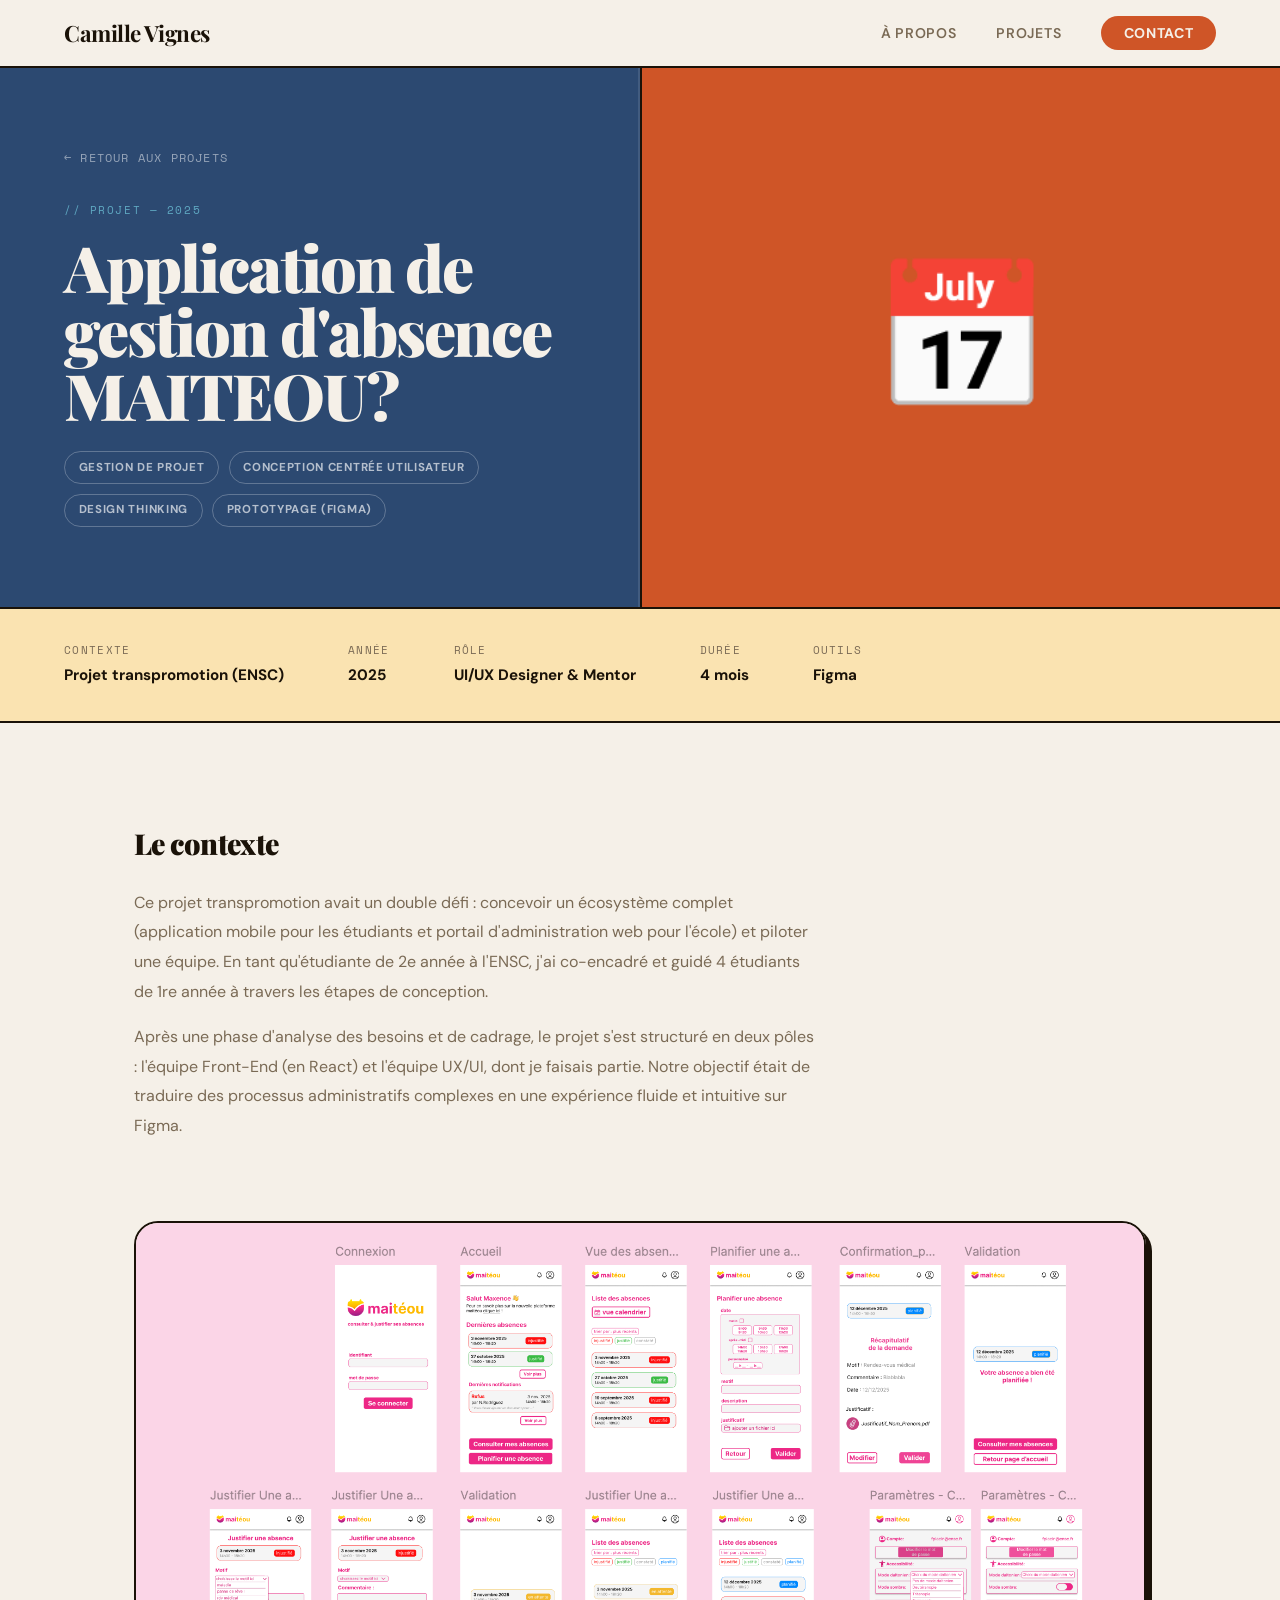
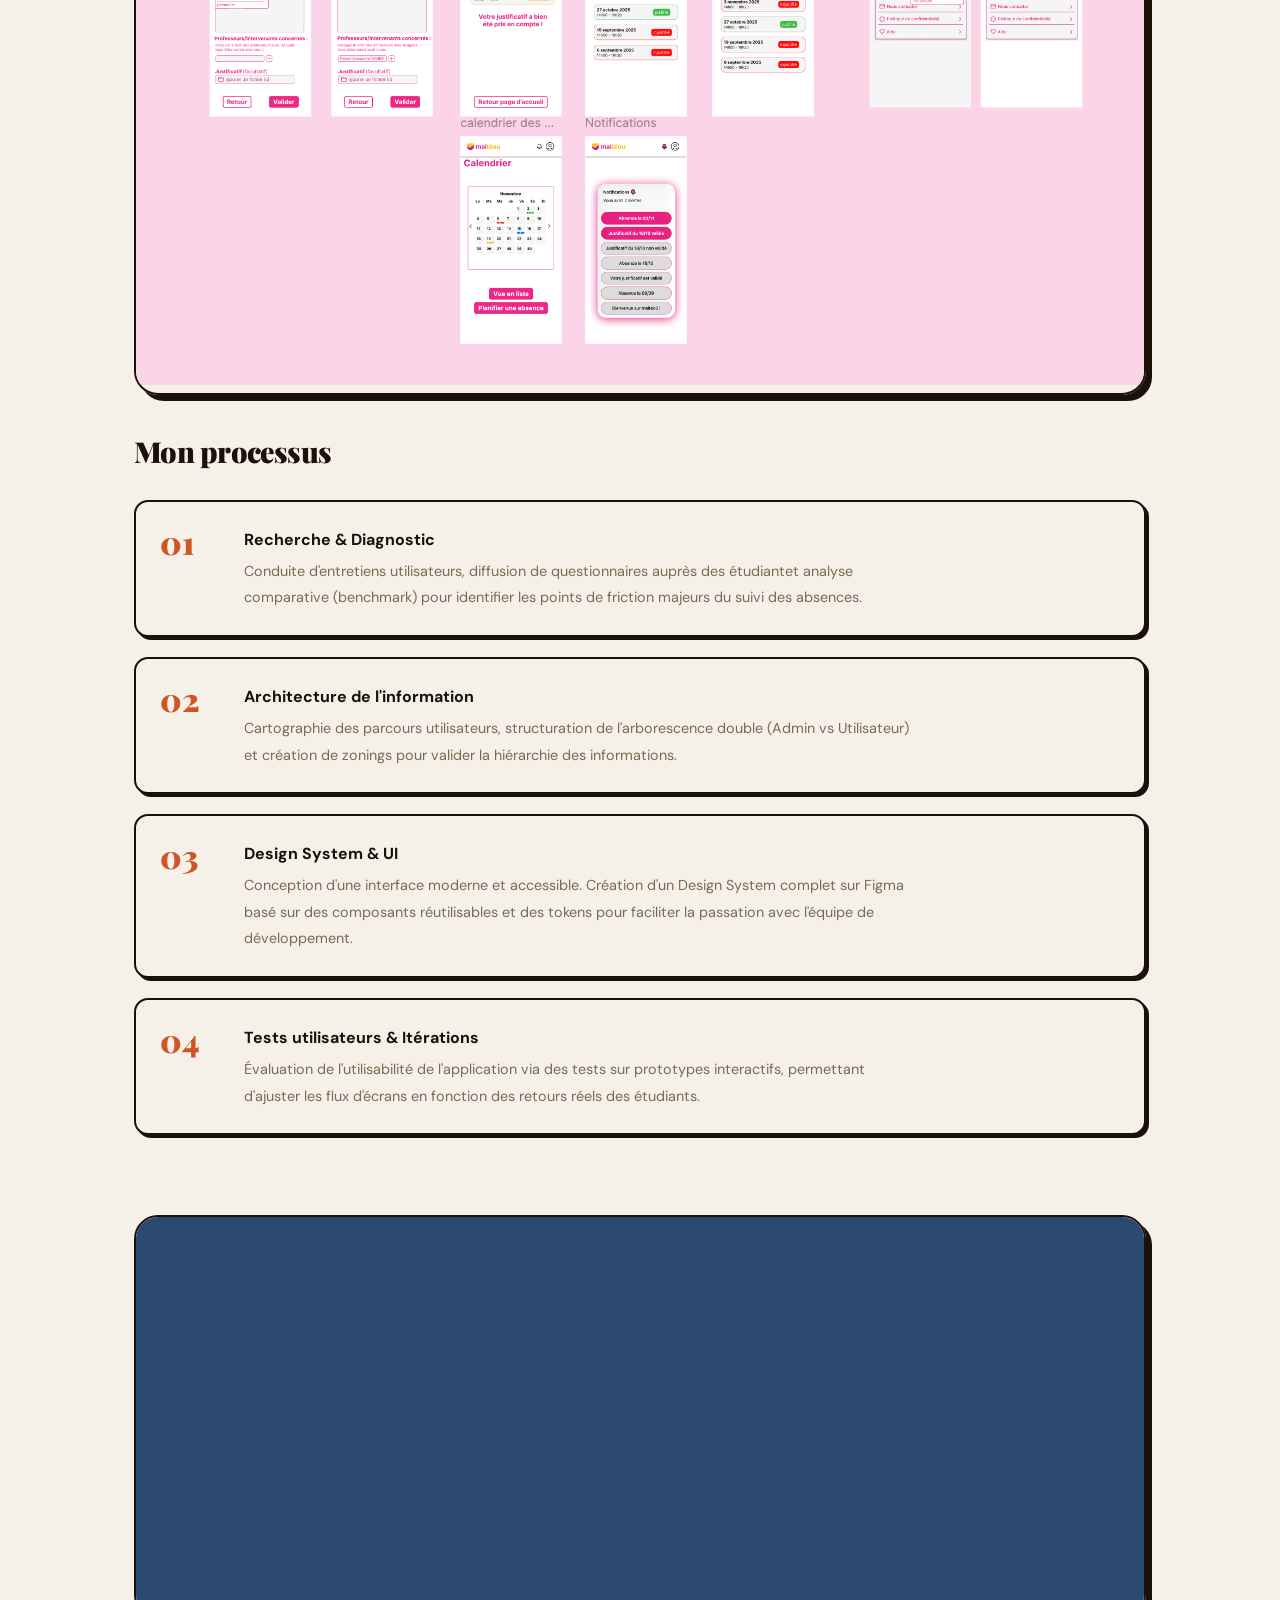
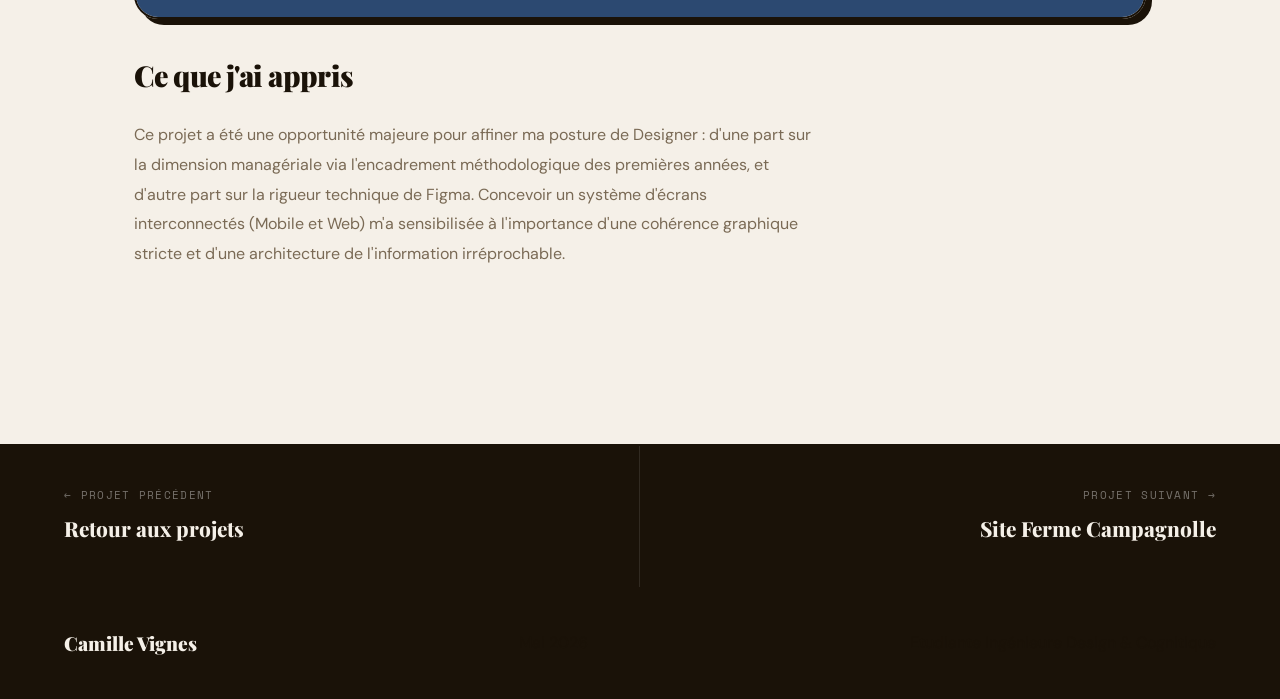
==== Pages/projet1.html @ d68eb833 "erratum video" ====
<!DOCTYPE html>
<html lang="fr">
<head>
  <meta charset="UTF-8" />
  <meta name="viewport" content="width=device-width, initial-scale=1.0" />
  <title>Projet 1</title>
  <link rel="icon" type="image/png" href="../favicon.png" />
  <link rel="preconnect" href="https://fonts.googleapis.com" />
  <link rel="preconnect" href="https://fonts.gstatic.com" crossorigin />
  <link href="https://fonts.googleapis.com/css2?family=Playfair+Display:ital,wght@0,700;0,900;1,700&family=DM+Sans:wght@400;500;600;700&family=Space+Mono&display=swap" rel="stylesheet" />
  <link rel="stylesheet" href="../Style/style.css" />
  <link rel="stylesheet" href="../Style/stylePage.css" />
</head>
<body>

  <!-- ─── NAV ─── -->
  <nav>
    <a href="../index.html" class="nav-logo">Camille Vignes</a>
    <ul class="nav-links">
      <li><a href="../index.html#about">À propos</a></li>
      <li><a href="../index.html#projets">Projets</a></li>
      <li><a href="../index.html#contact" class="nav-cta">Contact</a></li>
    </ul>
  </nav>

  <!-- ─── HERO PROJET ─── -->
  <section class="proj-hero">
    <div class="proj-hero-left">
      <a href="../index.html#projets" class="proj-back">← Retour aux projets</a>
      <p class="proj-hero-tag">// Projet — 2025</p>
      <h1 class="proj-hero-title">Application de gestion d'absence <br> MAITEOU?</h1>
      <div class="proj-hero-tags">
        <span class="proj-hero-tag-item">Gestion de projet</span>
        <span class="proj-hero-tag-item">Conception centrée utilisateur</span>
        <span class="proj-hero-tag-item">Design thinking</span>
        <span class="proj-hero-tag-item">Prototypage (Figma)</span>
      </div>
    </div>
    <div class="proj-hero-right">📅</div>
  </section>

  <!-- ─── META BAR ─── -->
  <div class="proj-meta-bar">
    <div class="proj-meta-item">
      <span class="proj-meta-label">Contexte</span>
      <span class="proj-meta-value">Projet transpromotion (ENSC)</span>
    </div>
    <div class="proj-meta-item">
      <span class="proj-meta-label">Année</span>
      <span class="proj-meta-value">2025</span>
    </div>
    <div class="proj-meta-item">
      <span class="proj-meta-label">Rôle</span>
      <span class="proj-meta-value">UI/UX Designer & Mentor</span>
    </div>
    <div class="proj-meta-item">
      <span class="proj-meta-label">Durée</span>
      <span class="proj-meta-value">4 mois</span>
    </div>
    <div class="proj-meta-item">
      <span class="proj-meta-label">Outils</span>
      <span class="proj-meta-value">Figma</span>
    </div>
  </div>

  <!-- ─── CONTENU ─── -->
  <div class="proj-content">

    <!-- Contexte -->
    <div class="proj-section">
      <h2 class="proj-section-title">Le contexte</h2>
      <p>Ce projet transpromotion avait un double défi : concevoir un écosystème complet (application mobile pour les étudiants et portail d'administration web pour l'école) et piloter une équipe. En tant qu'étudiante de 2e année à l'ENSC, j'ai co-encadré et guidé 4 étudiants de 1re année à travers les étapes de conception.</p>
      <p>Après une phase d'analyse des besoins et de cadrage, le projet s'est structuré en deux pôles : l'équipe Front-End (en React) et l'équipe UX/UI, dont je faisais partie. Notre objectif était de traduire des processus administratifs complexes en une expérience fluide et intuitive sur Figma.</p>
    </div>

    <!-- Image principale -->
    <div class="proj-image-block">
        <img src="../Archive/maiteou.png " alt="figma maiteou" style="width:100%; height:100%; object-fit:cover;"/>
    </div>

    <!-- Process -->
    <div class="proj-section">
      <h2 class="proj-section-title">Mon processus</h2>
      <div class="proj-steps">
        <div class="proj-step">
          <div class="proj-step-num">01</div>
          <div>
            <div class="proj-step-title">Recherche & Diagnostic</div>
            <p>Conduite d'entretiens utilisateurs, diffusion de questionnaires auprès des étudiantet analyse comparative (benchmark) pour identifier les points de friction majeurs du suivi des absences. </p>
          </div>
        </div>
        <div class="proj-step">
          <div class="proj-step-num">02</div>
          <div>
            <div class="proj-step-title">Architecture de l'information</div>
            <p>Cartographie des parcours utilisateurs, structuration de l'arborescence double (Admin vs Utilisateur) et création de zonings pour valider la hiérarchie des informations.</p>
          </div>
        </div>
        <div class="proj-step">
          <div class="proj-step-num">03</div>
          <div>
            <div class="proj-step-title">Design System & UI</div>
            <p>Conception d'une interface moderne et accessible. Création d'un Design System complet sur Figma basé sur des composants réutilisables et des tokens pour faciliter la passation avec l'équipe de développement.</p>
          </div>
        </div>
        <div class="proj-step">
          <div class="proj-step-num">04</div>
          <div>
            <div class="proj-step-title">Tests utilisateurs & Itérations</div>
            <p>Évaluation de l'utilisabilité de l'application via des tests sur prototypes interactifs, permettant d'ajuster les flux d'écrans en fonction des retours réels des étudiants.</p>
          </div>
        </div>
      </div>
    </div>

    <!-- vidéo -->
    <div class="proj-image-block">
        <div class="proj-image-placeholder">
          <iframe 
            width="560" 
            height="315" 
            src="https://www.youtube.com/embed/qLrWXTyAShs"
            title="restostack cliente"
            frameborder="0"
            allow="accelerometer; autoplay; clipboard-write; encrypted-media; gyroscope; picture-in-picture"
            allowfullscreen>
          </iframe>
        </div>
    </div>

    <!-- Apprentissages -->
    <div class="proj-section">
      <h2 class="proj-section-title">Ce que j'ai appris</h2>
      <p>Ce projet a été une opportunité majeure pour affiner ma posture de Designer : d'une part sur la dimension managériale via l'encadrement méthodologique des premières années, et d'autre part sur la rigueur technique de Figma. Concevoir un système d'écrans interconnectés (Mobile et Web) m'a sensibilisée à l'importance d'une cohérence graphique stricte et d'une architecture de l'information irréprochable.</p>
    </div>

  </div>

  <!-- ─── NAV PROJETS ─── -->
  <div class="proj-nav">
    <a href="../index.html" class="proj-nav-item">
      <span class="proj-nav-dir">← Projet précédent</span>
      <span class="proj-nav-name">Retour aux projets</span>
    </a>
    <a href="projet2.html" class="proj-nav-item" style="text-align:right">
      <span class="proj-nav-dir">Projet suivant →</span>
      <span class="proj-nav-name">Site Ferme Campagnolle</span>
    </a>
  </div>

  <!-- ─── FOOTER ─── -->
  <footer>
    <span class="footer-logo">Camille Vignes</span>
    <p>Mai 2026</p>
    <p>Etudiante Ingénieure Design & Cognitique</p>
  </footer>

</body>
</html>
---- Style/style.css ----
/* ─── RESET & ROOT ─────────────────────────────────────── */
*, *::before, *::after { box-sizing: border-box; margin: 0; padding: 0; }

:root {
  --c-cream:    #F5F0E8;
  --c-orange:   #CF5527;
  --c-navy:     #2C4971;
  --c-olive:    #6B7A2A;
  --c-red:      #7D2027;
  --c-sand:     #FAE3B1;
  --c-sky:      #5FA8C2;
  --c-brown:    #673C34;
  --c-ink:      #1A1208;
  --c-muted:    #7A6A55;

  --font-display: 'Playfair Display', serif;
  --font-body:    'DM Sans', sans-serif;
  --font-mono:    'Space Mono', monospace;

  --nav-h: 68px;
  --radius-sm: 6px;
  --radius-md: 14px;
  --radius-lg: 24px;
  --radius-pill: 999px;
}

html { scroll-behavior: smooth; }

body {
  background: var(--c-cream);
  color: var(--c-ink);
  font-family: var(--font-body);
  font-size: 16px;
  line-height: 1.7;
  overflow-x: hidden;
  cursor: default;
}

/* ─── NAV ─────────────────────────────────────────────────── */
nav {
  position: fixed; top: 0; left: 0; right: 0; z-index: 100;
  height: var(--nav-h);
  display: flex; align-items: center; justify-content: space-between;
  padding: 0 5vw;
  background: var(--c-cream);
  border-bottom: 2px solid var(--c-ink);
}

.nav-logo {
  font-family: var(--font-display);
  font-size: 1.4rem; font-weight: 700;
  color: var(--c-ink);
  text-decoration: none;
  letter-spacing: -.02em;
}

.nav-links { display: flex; gap: 2.5rem; list-style: none; align-items: center; }
.nav-links a {
  color: var(--c-muted); text-decoration: none;
  font-size: .88rem; font-weight: 600;
  letter-spacing: .05em; text-transform: uppercase;
  transition: color .2s;
}
.nav-links a:hover { color: var(--c-orange); }

.nav-cta {
  background: var(--c-orange) !important;
  color: var(--c-cream) !important;
  padding: .5rem 1.4rem;
  border-radius: var(--radius-pill);
  font-weight: 700 !important;
  transition: background .2s !important;
}
.nav-cta:hover { background: var(--c-red) !important; color: var(--c-cream) !important; }

/* ─── HERO ─────────────────────────────────────────────────── */
#hero {
  min-height: 100vh;
  padding-top: var(--nav-h);
  display: grid;
  grid-template-columns: 1fr 1fr;
  border-bottom: 2px solid var(--c-ink);
}

.hero-left {
  padding: 6rem 5vw 5rem;
  display: flex; flex-direction: column; justify-content: center;
  border-right: 2px solid var(--c-ink);
}

.hero-right {
  background: var(--c-navy);
  display: flex; flex-direction: column;
  justify-content: center;
  padding: 4rem 4rem 3.5rem;
  position: relative;
  overflow: hidden;
}

.hero-right-deco {
  position: absolute;
  top: -60px; right: -60px;
  width: 320px; height: 320px;
  border-radius: 50%;
  background: var(--c-orange);
  opacity: .18;
}
.hero-right-deco2 {
  position: absolute;
  bottom: 40px; left: -40px;
  width: 180px; height: 180px;
  border-radius: 50%;
  background: var(--c-sky);
  opacity: .2;
}

.hero-eyebrow {
  display: inline-flex; align-items: center; gap: .6rem;
  font-family: var(--font-mono);
  font-size: .75rem; letter-spacing: .1em;
  color: var(--c-orange); text-transform: uppercase;
  margin-bottom: 1.5rem;
}
.eyebrow-line { width: 32px; height: 2px; background: var(--c-orange); }

.hero-title {
  font-family: var(--font-display);
  font-size: clamp(3.5rem, 6vw, 6.5rem);
  font-weight: 900; line-height: .95;
  letter-spacing: -.04em;
  margin-bottom: 2rem;
}
.hero-title .stroke {
  -webkit-text-stroke: 2px var(--c-ink);
  color: transparent;
}
.hero-title .filled { color: var(--c-orange); }


.hero-actions { display: flex; gap: 1rem; flex-wrap: wrap; }

.btn {
  display: inline-flex; align-items: center; gap: .5rem;
  padding: .9rem 2rem;
  border-radius: var(--radius-pill);
  font-family: var(--font-body);
  font-weight: 700; font-size: .9rem;
  text-decoration: none; cursor: pointer;
  transition: transform .2s, background .2s;
  border: 2px solid transparent;
}
.btn:hover { transform: translateY(-2px); }

.btn-primary {
  background: var(--c-orange);
  color: var(--c-cream);
  border-color: var(--c-orange);
}
.btn-primary:hover { background: var(--c-red); border-color: var(--c-red); }

.btn-ghost {
  background: transparent;
  border-color: var(--c-ink);
  color: var(--c-ink);
}
.btn-ghost:hover { background: var(--c-ink); color: var(--c-cream); }

/* Right side content */
.hero-label {
  font-family: var(--font-mono);
  font-size: .7rem; letter-spacing: .12em;
  color: var(--c-sky); text-transform: uppercase;
  margin-bottom: 1.5rem;
}
.hero-quote {
  font-family: var(--font-display);
  font-size: clamp(1.5rem, 2.5vw, 2.2rem);
  font-weight: 700; line-height: 1.1;
  color: var(--c-cream);
  margin-bottom: 2rem;
}
.hero-quote em { color: var(--c-sand); font-style: italic; }

.hero-tags { display: flex; gap: .6rem; flex-wrap: wrap; }
.hero-tag {
  font-size: .75rem; font-weight: 700;
  letter-spacing: .06em; text-transform: uppercase;
  padding: .4rem .9rem;
  border-radius: var(--radius-pill);
  border: 1.5px solid rgba(255,255,255,.2);
  color: rgba(255,255,255,.65);
}
.hero-tag-fill {
  background: var(--c-orange);
  border-color: var(--c-orange);
  color: #fff;
}

/* ─── SECTION COMMON ───────────────────────────────────────── */
section { position: relative; }
.section-inner { max-width: 1140px; margin: 0 auto; padding: 7rem 5vw; }

.section-tag {
  font-family: var(--font-mono);
  font-size: .72rem; font-weight: 400;
  letter-spacing: .14em; text-transform: uppercase;
  color: var(--c-orange);
  display: block; margin-bottom: .75rem;
}
.section-title {
  font-family: var(--font-display);
  font-size: clamp(2.2rem, 4.5vw, 4rem);
  font-weight: 900; line-height: 1.05;
  letter-spacing: -.03em;
  margin-bottom: 3.5rem;
}

/* ─── ABOUT ─────────────────────────────────────────────────── */
#about { background: var(--c-sand); border-top: 2px solid var(--c-ink); border-bottom: 2px solid var(--c-ink); }

.about-grid {
  display: grid;
  grid-template-columns: 1fr 1.1fr;
  gap: 6rem; align-items: center;
}

.about-text { display: flex; flex-direction: column; gap: 0; }
.about-text p { color: var(--c-muted); margin-bottom: 1.25rem; }
.about-text strong { color: var(--c-ink); }

.about-stats {
  display: grid; grid-template-columns: repeat(3, 1fr);
  gap: 1rem; margin-top: 2rem;
}
.stat-box {
  background: var(--c-cream);
  border: 2px solid var(--c-ink);
  border-radius: var(--radius-md);
  padding: 1.25rem 1rem;
  box-shadow: 3px 3px 0 var(--c-ink);
  text-align: center;
}
.stat-num {
  font-family: var(--font-display);
  font-size: 2.2rem; font-weight: 900;
  color: var(--c-orange); line-height: 1;
}
.stat-label { font-size: .78rem; color: var(--c-muted); font-weight: 600; margin-top: .25rem; }

/* ─── PROJETS ───────────────────────────────────────────────── */
#projets { background: var(--c-cream); border-bottom: 2px solid var(--c-ink); }

.projects-list { display: flex; flex-direction: column; gap: 0; }

.project-row {
  display: grid;
  grid-template-columns: 80px 1fr auto;
  align-items: center;
  gap: 2rem;
  padding: 2rem 0;
  border-top: 1.5px solid rgba(26,18,8,.15);
  transition: background .2s;
  cursor: pointer;
}
.project-row:last-child { border-bottom: 1.5px solid rgba(26,18,8,.15); }
.project-row:hover { background: var(--c-sand); margin: 0 -2rem; padding: 2rem 2rem; border-radius: var(--radius-md); }

.project-num {
  font-family: var(--font-mono);
  font-size: .75rem; color: var(--c-muted);
  letter-spacing: .05em;
}

.project-info { display: flex; flex-direction: column; gap: .3rem; }
.project-title {
  font-family: var(--font-display);
  font-size: clamp(1.3rem, 2.5vw, 2rem);
  font-weight: 800; line-height: 1.1;
  letter-spacing: -.02em;
}
.project-meta {
  font-size: .82rem; color: var(--c-muted);
  display: flex; gap: .75rem; flex-wrap: wrap;
}

.project-tags-inline { display: flex; gap: .5rem; align-items: center; }
.ptag {
  font-size: .7rem; font-weight: 700; letter-spacing: .06em;
  text-transform: uppercase;
  padding: .3rem .75rem; border-radius: var(--radius-pill);
  border: 1.5px solid;
}
.ptag-orange { color: var(--c-orange); border-color: var(--c-orange); }
.ptag-navy   { color: var(--c-navy);   border-color: var(--c-navy); }
.ptag-olive  { color: var(--c-olive);  border-color: var(--c-olive); }
.ptag-red    { color: var(--c-red);    border-color: var(--c-red); }
.ptag-sky    { color: var(--c-sky);    border-color: var(--c-sky); }

.project-arrow {
  font-size: 1.5rem; color: var(--c-muted);
  transition: color .2s, transform .2s;
}
.project-row:hover .project-arrow { color: var(--c-orange); transform: translate(4px, -4px); }

/* ─── CV ────────────────────────────────────────────────────── */

.cv-box {
  display: grid; grid-template-columns: 1fr auto;
  align-items: center; gap: 4rem;
  background: var(--c-cream);
  border: 2px solid var(--c-ink);
  border-radius: var(--radius-lg);
  padding: 4rem;
  box-shadow: 8px 8px 0 var(--c-ink);
}
.cv-text h2 {
  font-family: var(--font-display);
  font-size: 2.2rem; font-weight: 900;
  letter-spacing: -.03em; margin-bottom: .75rem;
}
.cv-text p { color: var(--c-muted); max-width: 440px; }

/* ─── CONTACT ────────────────────────────────────────────────── */
#contact { background: var(--c-cream); border-bottom: 2px solid var(--c-ink); }

.contact-info p { 
  color: var(--c-muted); margin-bottom: 2rem; 
  margin: 0 auto;
  max-width: 600px;
}

.contact-links { display: flex; flex-direction: column; gap: .75rem; }
.contact-link {
  display: flex; align-items: center; gap: 1rem;
  text-decoration: none;
  padding: 1rem 1.25rem;
  border-radius: var(--radius-md);
  background: var(--c-sand);
  border: 2px solid var(--c-ink);
  color: var(--c-ink);
  font-weight: 600; font-size: .9rem;
  box-shadow: 3px 3px 0 var(--c-ink);
  transition: transform .15s, box-shadow .15s;
}
.contact-link:hover { transform: translate(-2px,-2px); box-shadow: 5px 5px 0 var(--c-ink); }

.cl-icon {
  width: 38px; height: 38px;
  border-radius: var(--radius-sm);
  display: flex; align-items: center; justify-content: center;
  font-size: 1rem; border: 1.5px solid var(--c-ink);
  background: var(--c-cream); flex-shrink: 0;
}

/* ─── FOOTER ─────────────────────────────────────────────────── */
footer {
  background: var(--c-ink);
  padding: 2.5rem 5vw;
  display: flex; align-items: center; justify-content: space-between;
}
.footer-logo {
  font-family: var(--font-display);
  font-weight: 900; font-size: 1.2rem;
  color: var(--c-cream);
}

/* ─── RESPONSIVE ─────────────────────────────────────────────── */
@media (max-width: 900px) {
  #hero                    { grid-template-columns: 1fr; }
  .hero-right              { min-height: 320px; }
  .about-grid              { grid-template-columns: 1fr; }
  .cv-box                  { grid-template-columns: 1fr; text-align: center; }
  .nav-links               { display: none; }
  .project-row             { grid-template-columns: 48px 1fr auto; gap: 1rem; }
}
---- Style/stylePage.css ----
.proj-hero {
    padding-top: var(--nav-h);
    min-height: 55vh;
    background: var(--c-navy);
    display: grid;
    grid-template-columns: 1fr 1fr;
    border-bottom: 2px solid var(--c-ink);
  }
  .proj-hero-left {
    padding: 5rem 5vw;
    display: flex; flex-direction: column; justify-content: flex-end;
    border-right: 2px solid rgba(255,255,255,.1);
  }
  .proj-hero-right {
    background: var(--c-orange);
    display: flex; align-items: center; justify-content: center;
    font-size: 9rem;
    border-left: 2px solid var(--c-ink);
  }
  .proj-back {
    display: inline-flex; align-items: center; gap: .5rem;
    font-family: var(--font-mono);
    font-size: .75rem; letter-spacing: .1em;
    color: rgba(255,255,255,.5);
    text-decoration: none; text-transform: uppercase;
    margin-bottom: 2rem;
    transition: color .2s;
  }
  .proj-back:hover { color: var(--c-sand); }
  .proj-hero-tag {
    font-family: var(--font-mono);
    font-size: .7rem; letter-spacing: .14em;
    color: var(--c-sky); text-transform: uppercase;
    margin-bottom: 1rem;
  }
  .proj-hero-title {
    font-family: var(--font-display);
    font-size: clamp(2.5rem, 5vw, 5rem);
    font-weight: 900; line-height: 1.0;
    letter-spacing: -.03em;
    color: var(--c-cream);
    margin-bottom: 1.5rem;
  }
  .proj-hero-tags { display: flex; gap: .6rem; flex-wrap: wrap; }
  .proj-hero-tag-item {
    font-size: .72rem; font-weight: 700; letter-spacing: .06em;
    text-transform: uppercase;
    padding: .35rem .85rem; border-radius: var(--radius-pill);
    border: 1.5px solid rgba(255,255,255,.25);
    color: rgba(255,255,255,.65);
  }

  /* Infos rapides */
  .proj-meta-bar {
    background: var(--c-sand);
    border-bottom: 2px solid var(--c-ink);
    padding: 2rem 5vw;
    display: flex; gap: 4rem;
  }
  .proj-meta-item { display: flex; flex-direction: column; gap: .25rem; }
  .proj-meta-label {
    font-family: var(--font-mono);
    font-size: .68rem; letter-spacing: .12em;
    text-transform: uppercase; color: var(--c-muted);
  }
  .proj-meta-value { font-weight: 700; font-size: .95rem; color: var(--c-ink); }

  /* Contenu */
  .proj-content { max-width: 1140px; margin: 0 auto; padding: 6rem 5vw; }

  .proj-section { margin-bottom: 5rem; }
  .proj-section-title {
    font-family: var(--font-display);
    font-size: 1.8rem; font-weight: 900;
    letter-spacing: -.02em; margin-bottom: 1.25rem;
  }
  .proj-section p { color: var(--c-muted); line-height: 1.85; margin-bottom: 1rem; max-width: 680px; }
  
  /* Étapes */
  .proj-steps { display: flex; flex-direction: column; gap: 1.25rem; margin-top: 1.5rem; }
  .proj-step {
    display: grid; grid-template-columns: 60px 1fr;
    gap: 1.5rem; align-items: start;
    background: var(--c-cream);
    border: 2px solid var(--c-ink);
    border-radius: var(--radius-md);
    padding: 1.5rem;
    box-shadow: 3px 3px 0 var(--c-ink);
  }
  .proj-step-num {
    font-family: var(--font-display);
    font-size: 2rem; font-weight: 900;
    color: var(--c-orange); line-height: 1;
  }
  .proj-step-title { font-weight: 700; margin-bottom: .3rem; }
  .proj-step p { color: var(--c-muted); font-size: .9rem; margin: 0; }

  /* Image placeholder */
  .proj-image-block {
    border: 2px solid var(--c-ink);
    border-radius: var(--radius-lg);
    overflow: hidden;
    margin: 2rem 0;
    box-shadow: 6px 6px 0 var(--c-ink);
  }
  .proj-image-placeholder {
    background: var(--c-navy);
    height: 400px;
    display: flex; flex-direction: column;
    align-items: center; justify-content: center;
    gap: 1rem;
    color: rgba(255,255,255,.4);
    font-family: var(--font-mono);
    font-size: .8rem; letter-spacing: .1em;
    text-transform: uppercase;
  }
  .proj-image-placeholder span { font-size: 3rem; }

  /* Nav projets */
  .proj-nav {
    background: var(--c-ink);
    border-top: 2px solid var(--c-ink);
    display: grid; grid-template-columns: 1fr 1fr;
  }
  .proj-nav-item {
    padding: 2.5rem 5vw;
    text-decoration: none; color: var(--c-cream);
    display: flex; flex-direction: column; gap: .4rem;
    transition: background .2s;
  }
  .proj-nav-item:first-child { border-right: 1px solid rgba(255,255,255,.1); }
  .proj-nav-item:hover { background: rgba(255,255,255,.05); }
  .proj-nav-dir {
    font-family: var(--font-mono);
    font-size: .68rem; letter-spacing: .12em;
    text-transform: uppercase; color: rgba(255,255,255,.4);
  }
  .proj-nav-name {
    font-family: var(--font-display);
    font-size: 1.3rem; font-weight: 800;
  }

  @media (max-width: 900px) {
    .proj-hero { grid-template-columns: 1fr; }
    .proj-hero-right { display: none; }
    .proj-meta-bar { flex-wrap: wrap; gap: 2rem; }
    .proj-stats { grid-template-columns: 1fr; }
  }
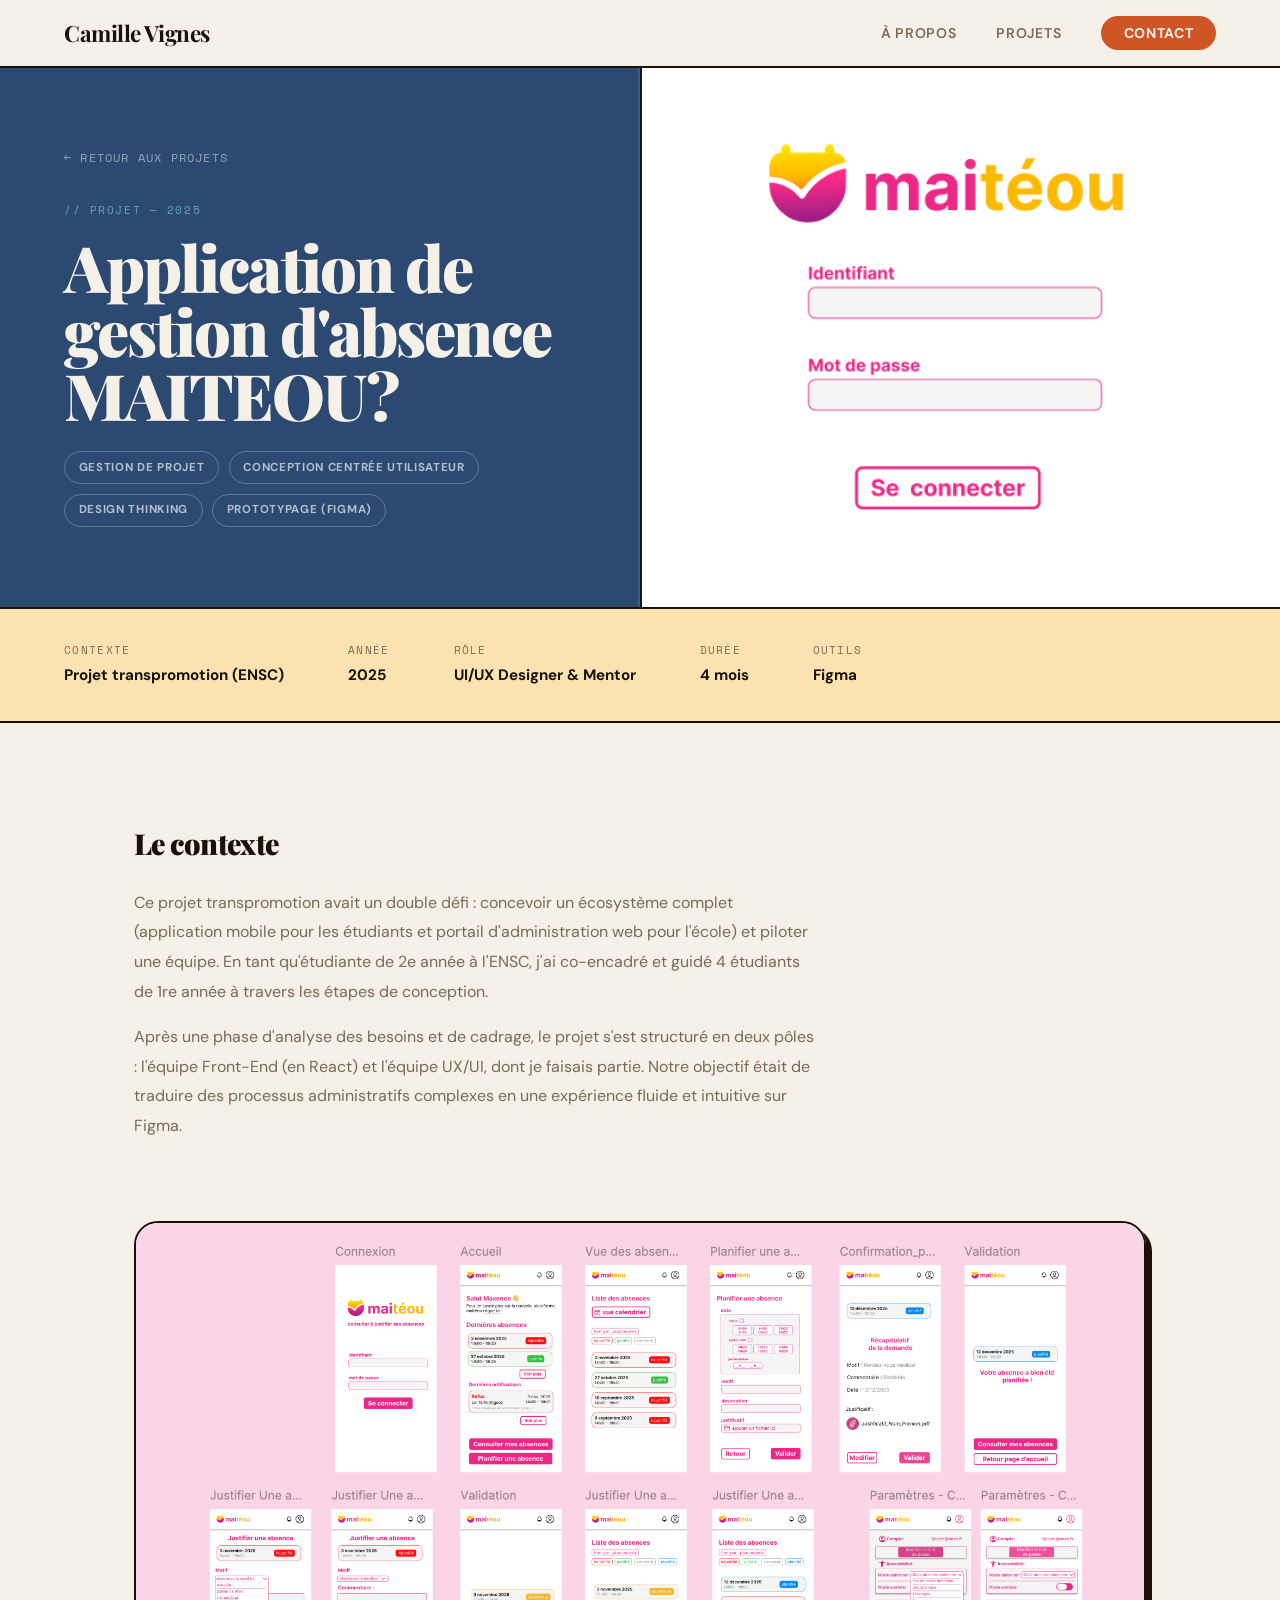
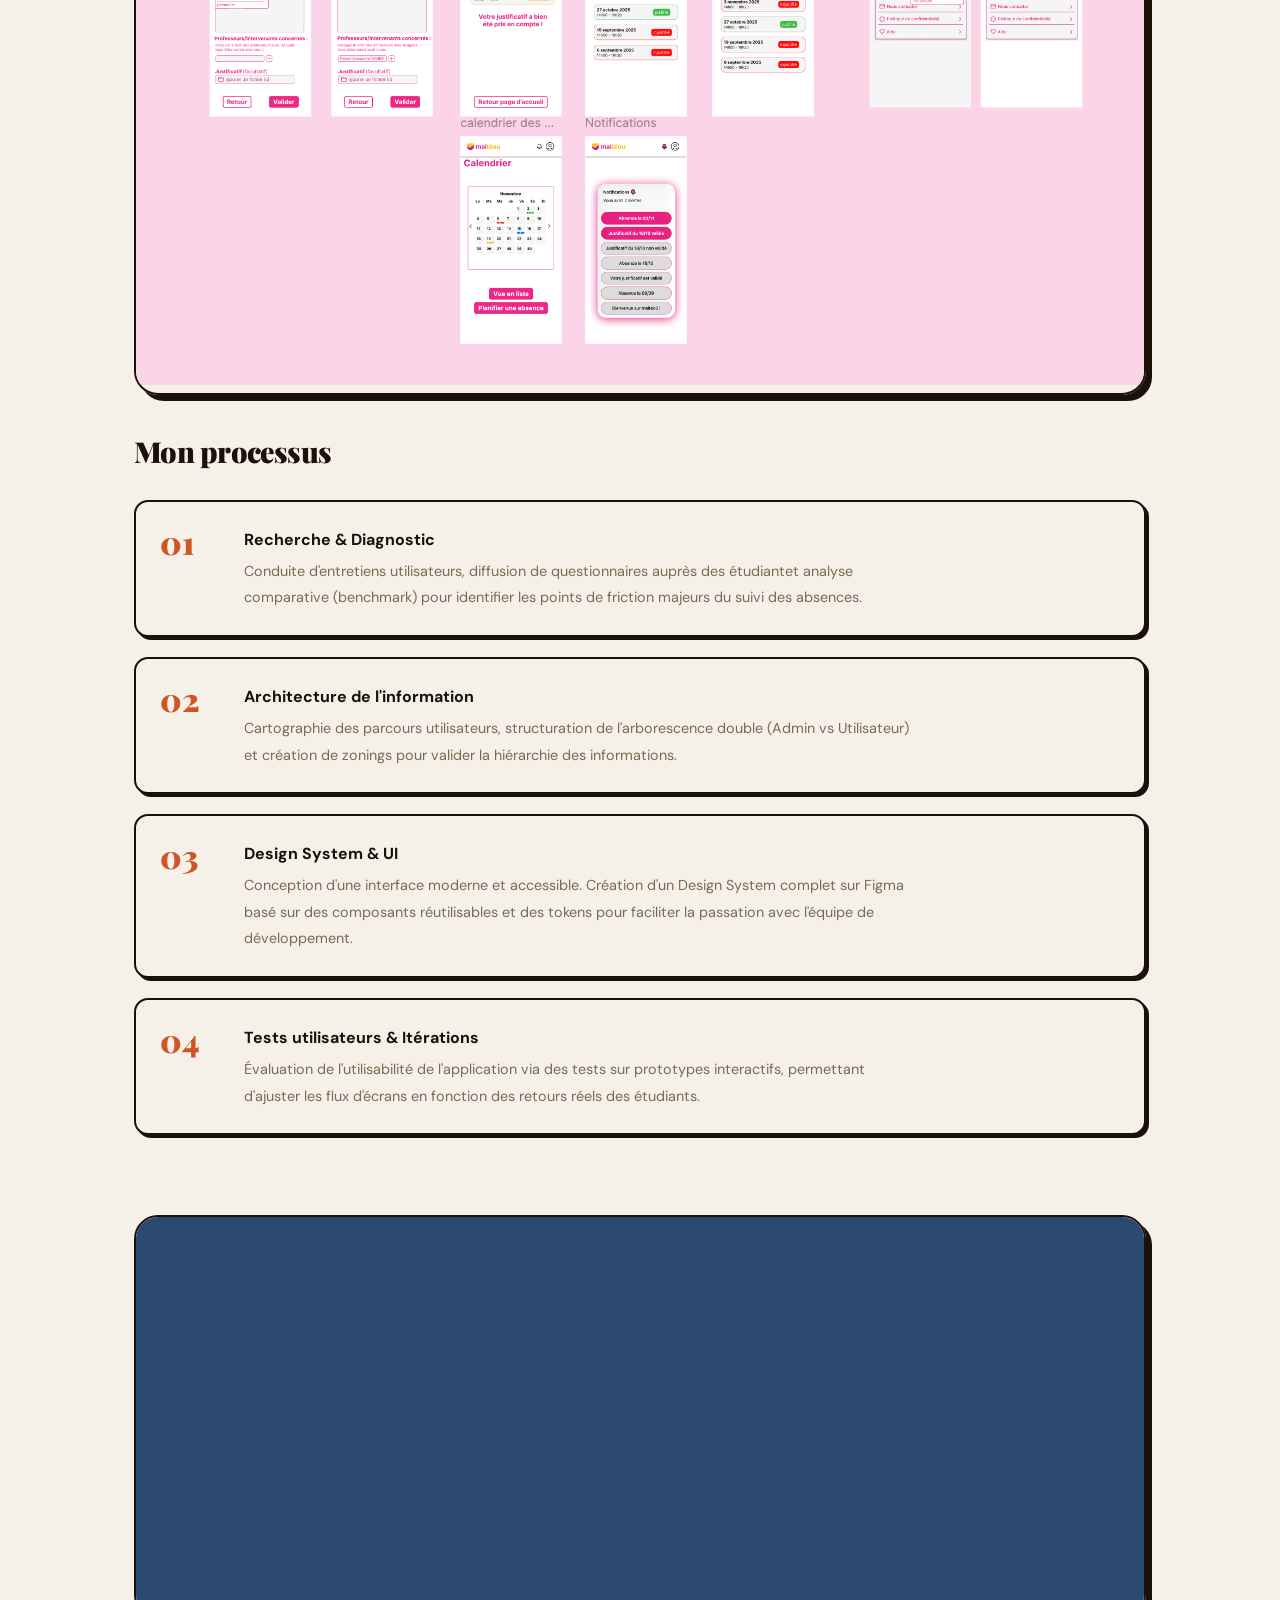
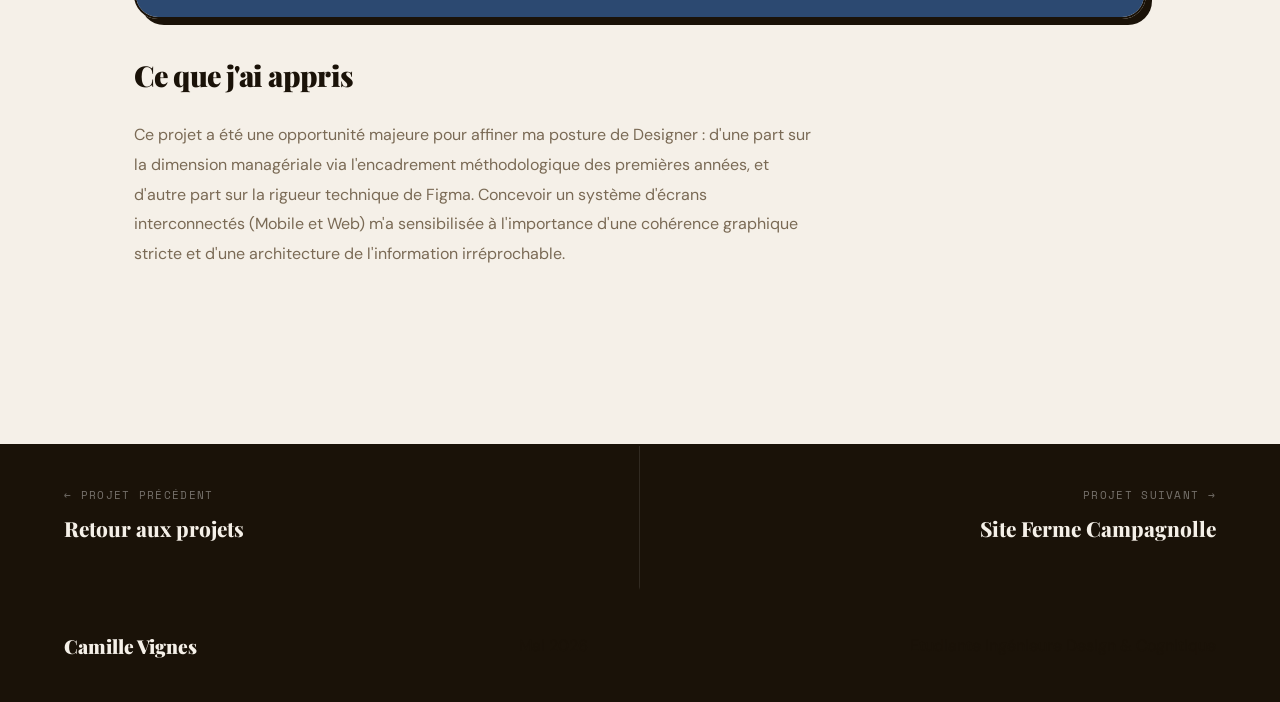
==== commit d3259dcd: "stop aux emojis" ====
--- a/Pages/projet1.html
+++ b/Pages/projet1.html
@@ -36,7 +36,9 @@
         <span class="proj-hero-tag-item">Prototypage (Figma)</span>
       </div>
     </div>
-    <div class="proj-hero-right">📅</div>
+    <div class="proj-hero-right">
+        <img src="../Archive/maiteou-co.png" alt="aperçu projet" style="width:100%; height:100%; object-fit:cover;" />
+    </div>
   </section>
 
   <!-- ─── META BAR ─── -->
--- a/Style/stylePage.css
+++ b/Style/stylePage.css
@@ -117,7 +117,7 @@
   .proj-image-placeholder span { font-size: 3rem; }
 
   /* Nav projets */
-  .proj-nav {
+.proj-nav {
     background: var(--c-ink);
     border-top: 2px solid var(--c-ink);
     display: grid; grid-template-columns: 1fr 1fr;
@@ -126,14 +126,22 @@
     padding: 2.5rem 5vw;
     text-decoration: none; color: var(--c-cream);
     display: flex; flex-direction: column; gap: .4rem;
-    transition: background .2s;
+    transition: background .2s, border-color .2s;
+    border-bottom: 3px solid transparent;
   }
   .proj-nav-item:first-child { border-right: 1px solid rgba(255,255,255,.1); }
-  .proj-nav-item:hover { background: rgba(255,255,255,.05); }
+  .proj-nav-item:hover { 
+    background: var(--c-orange);
+    border-bottom: 3px solid var(--c-red);
+  }
+  .proj-nav-item:hover .proj-nav-dir {
+    color: rgba(255,255,255,.7);
+  }
   .proj-nav-dir {
     font-family: var(--font-mono);
     font-size: .68rem; letter-spacing: .12em;
     text-transform: uppercase; color: rgba(255,255,255,.4);
+    transition: color .2s;
   }
   .proj-nav-name {
     font-family: var(--font-display);
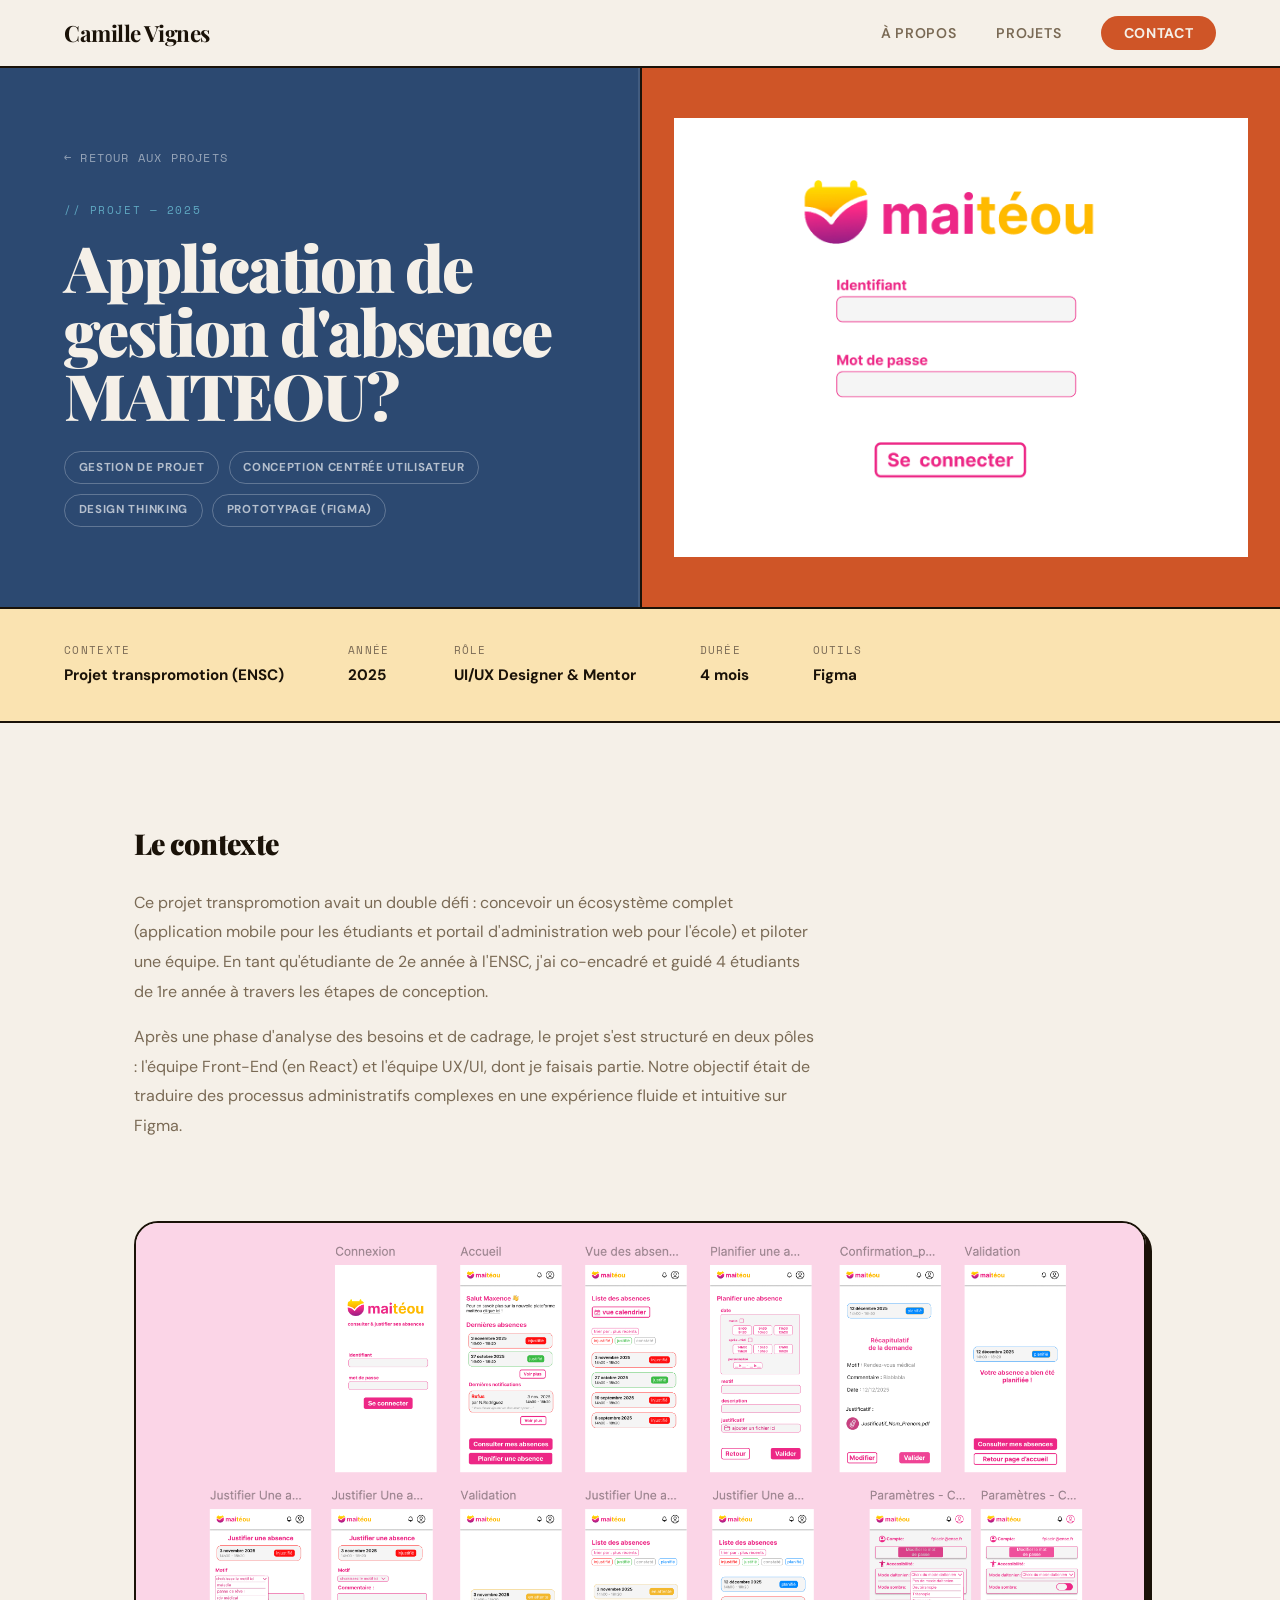
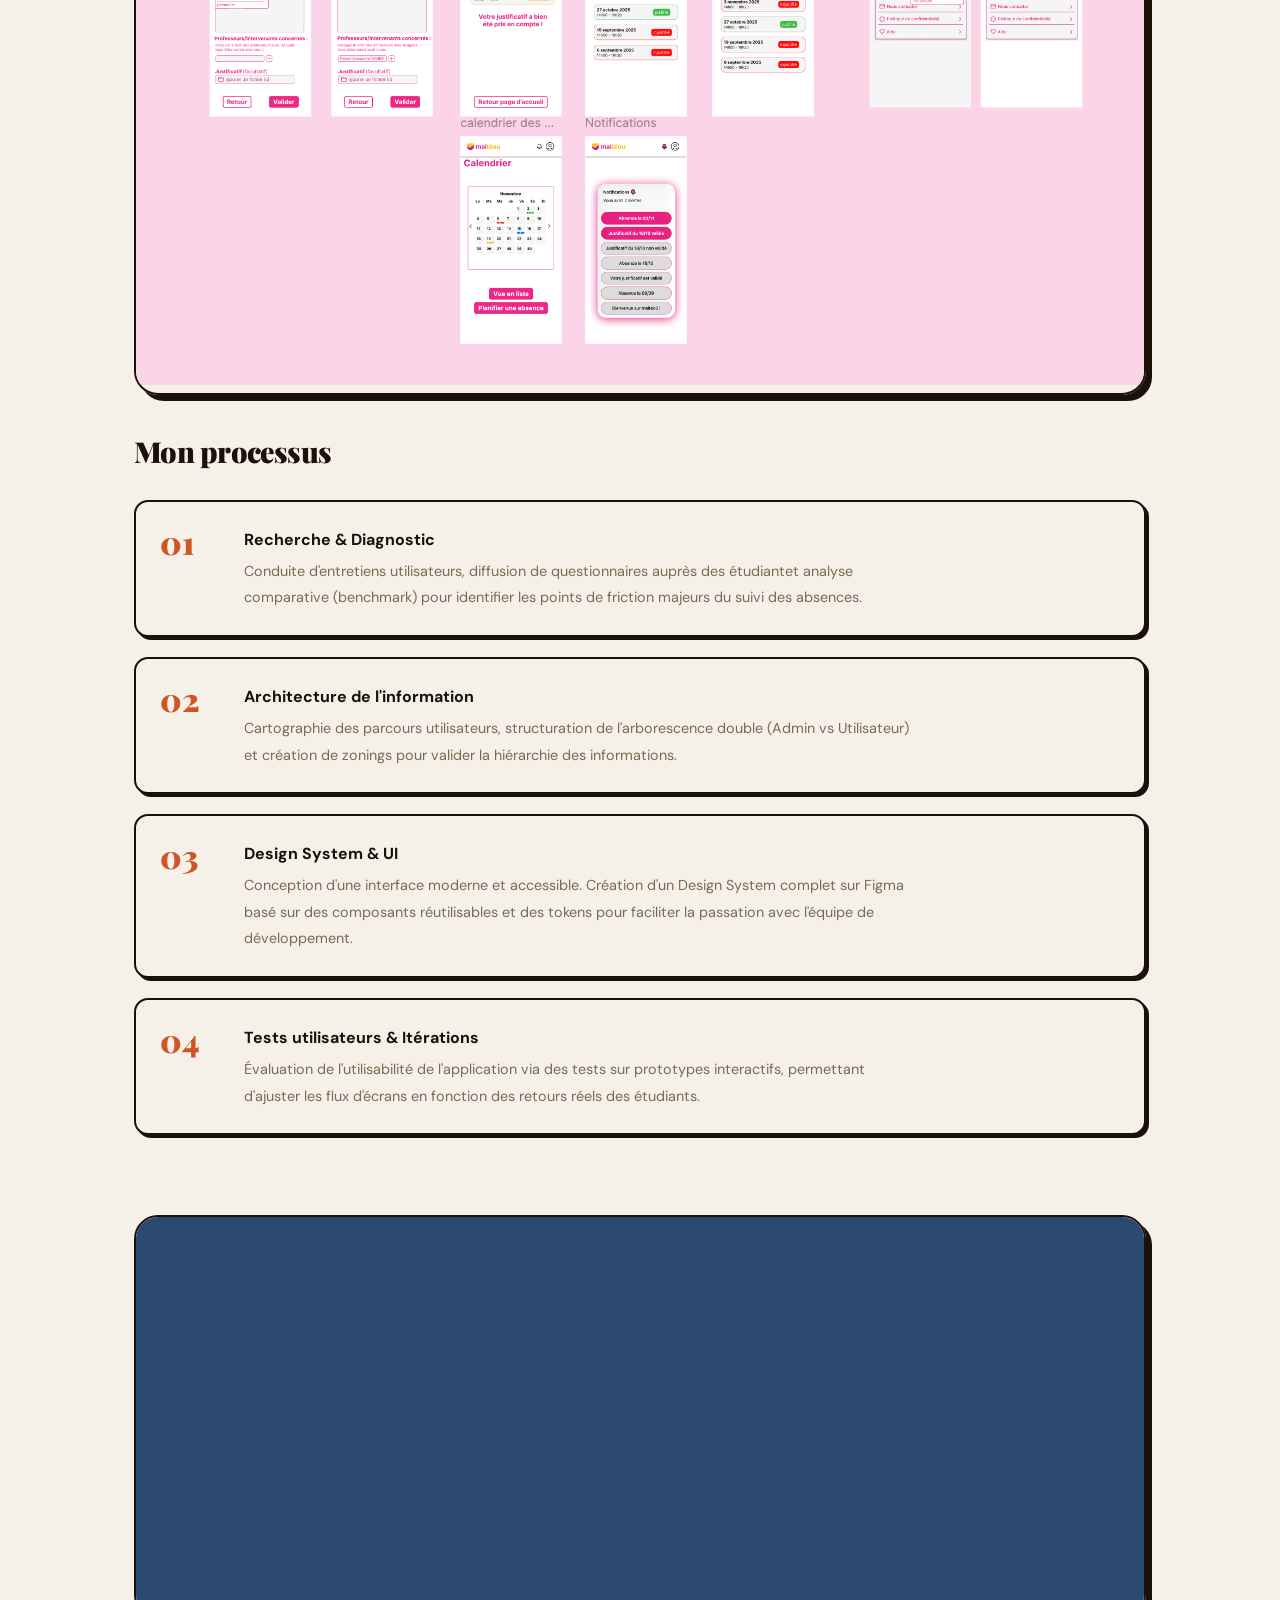
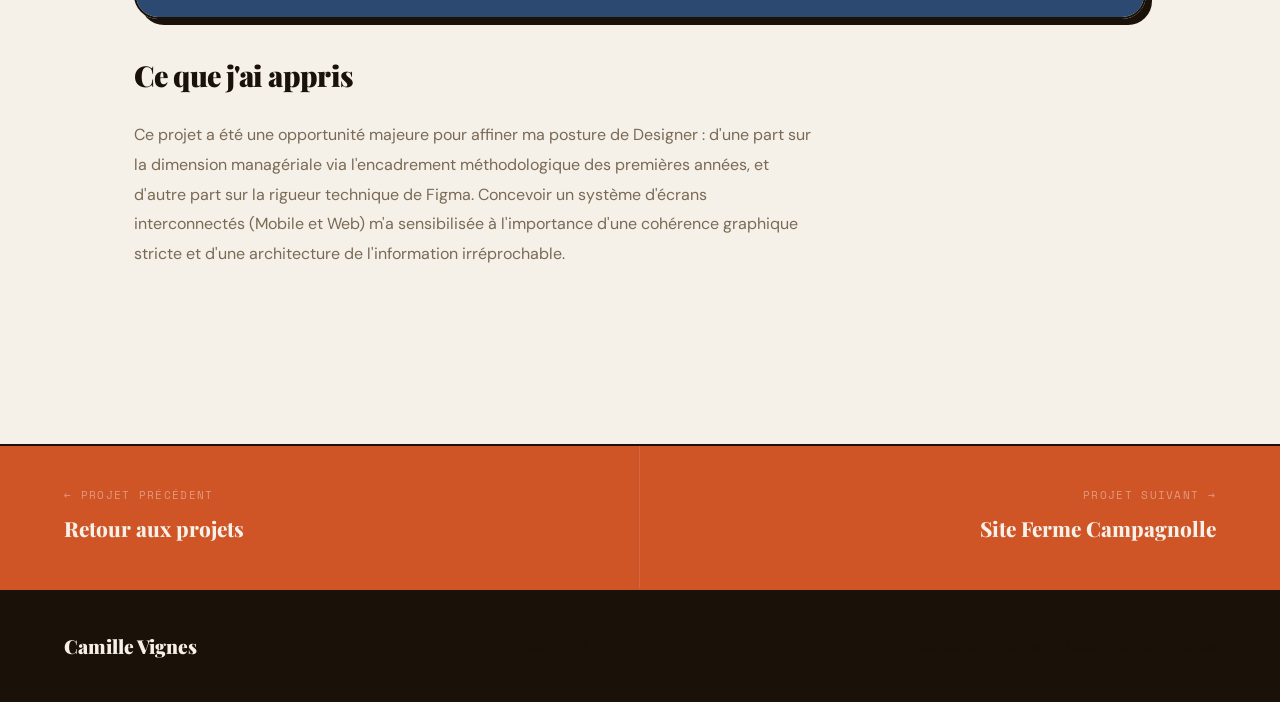
==== commit d43b7895: "amélioration button et css image" ====
--- a/Pages/projet1.html
+++ b/Pages/projet1.html
@@ -37,7 +37,7 @@
       </div>
     </div>
     <div class="proj-hero-right">
-        <img src="../Archive/maiteou-co.png" alt="aperçu projet" style="width:100%; height:100%; object-fit:cover;" />
+        <img src="../Archive/maiteou-co.png" alt="aperçu projet" style="width:100%; height:100%; object-fit:contain; padding:2rem;" />
     </div>
   </section>
 
--- a/Style/stylePage.css
+++ b/Style/stylePage.css
@@ -128,11 +128,12 @@
     display: flex; flex-direction: column; gap: .4rem;
     transition: background .2s, border-color .2s;
     border-bottom: 3px solid transparent;
+    background: var(--c-orange);
   }
   .proj-nav-item:first-child { border-right: 1px solid rgba(255,255,255,.1); }
   .proj-nav-item:hover { 
-    background: var(--c-orange);
-    border-bottom: 3px solid var(--c-red);
+    background: var(--c-red);
+    border-bottom: 3px solid var(--c-ink);
   }
   .proj-nav-item:hover .proj-nav-dir {
     color: rgba(255,255,255,.7);
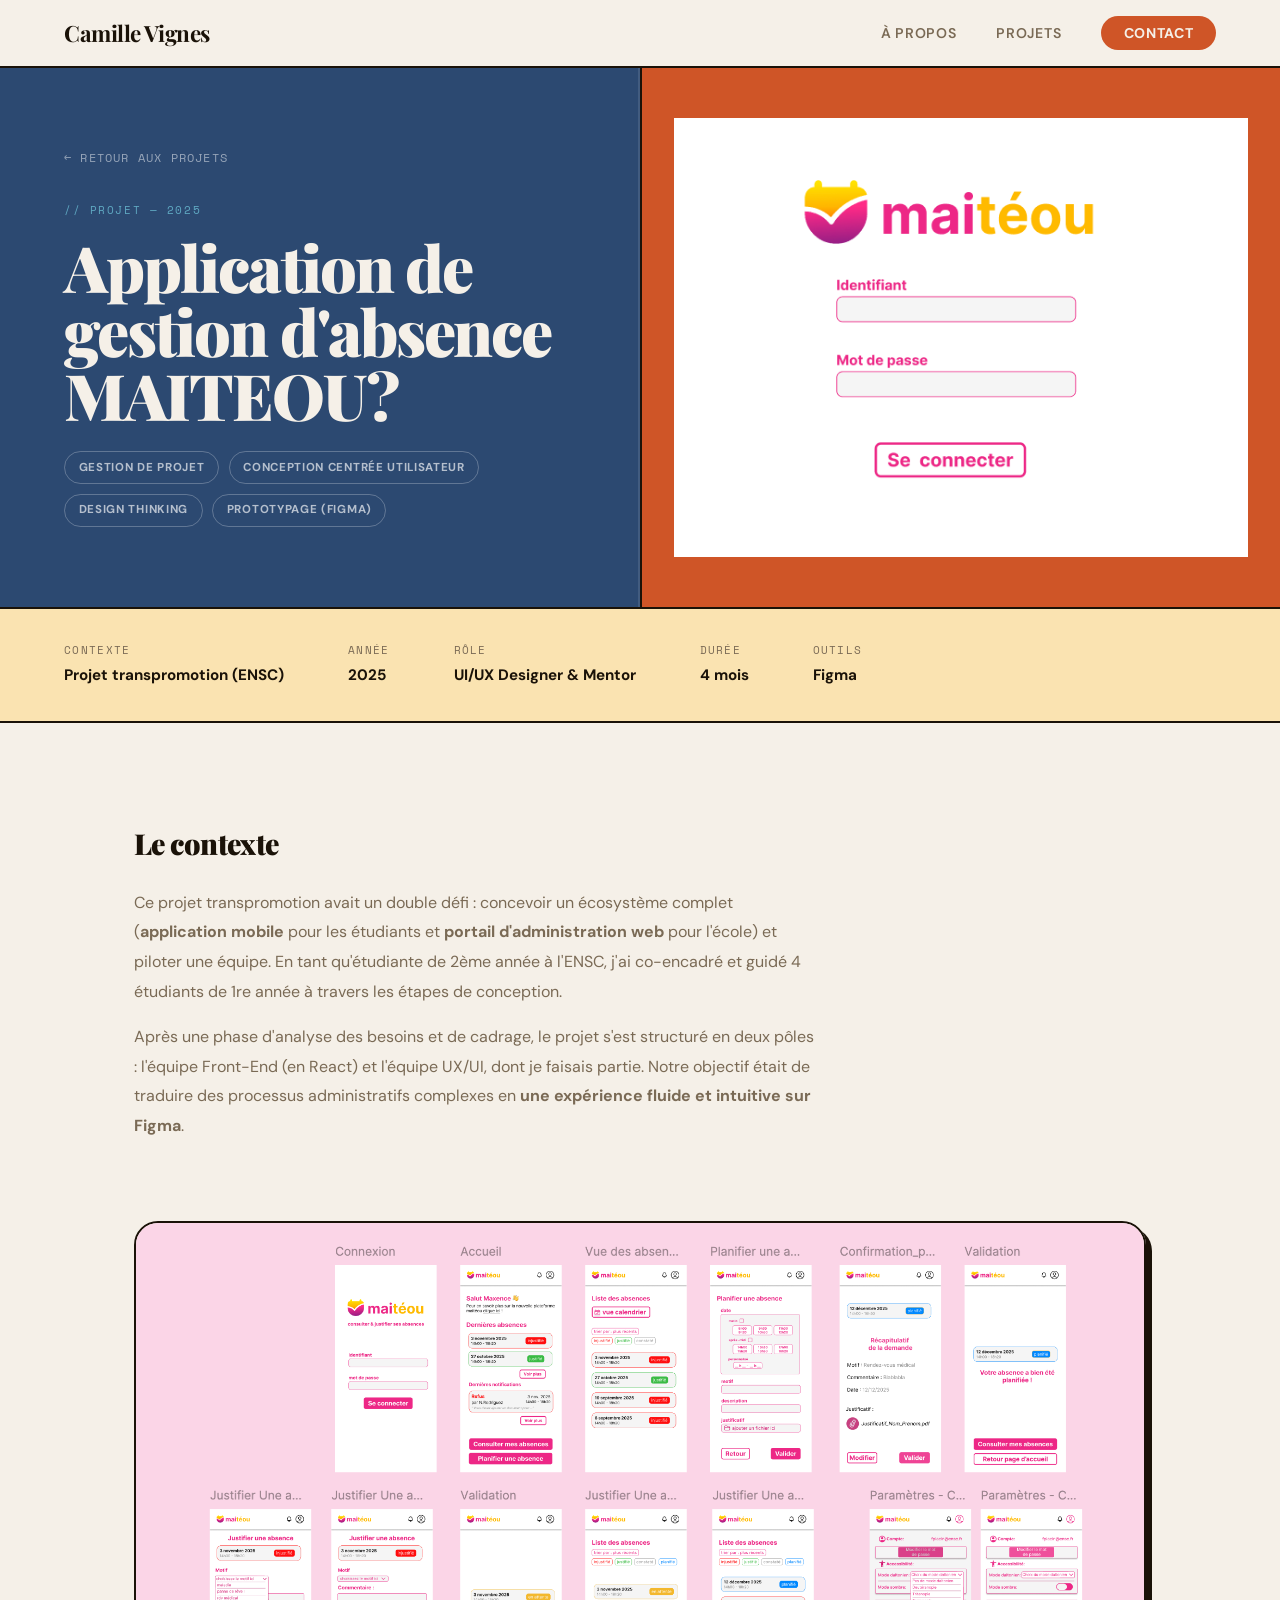
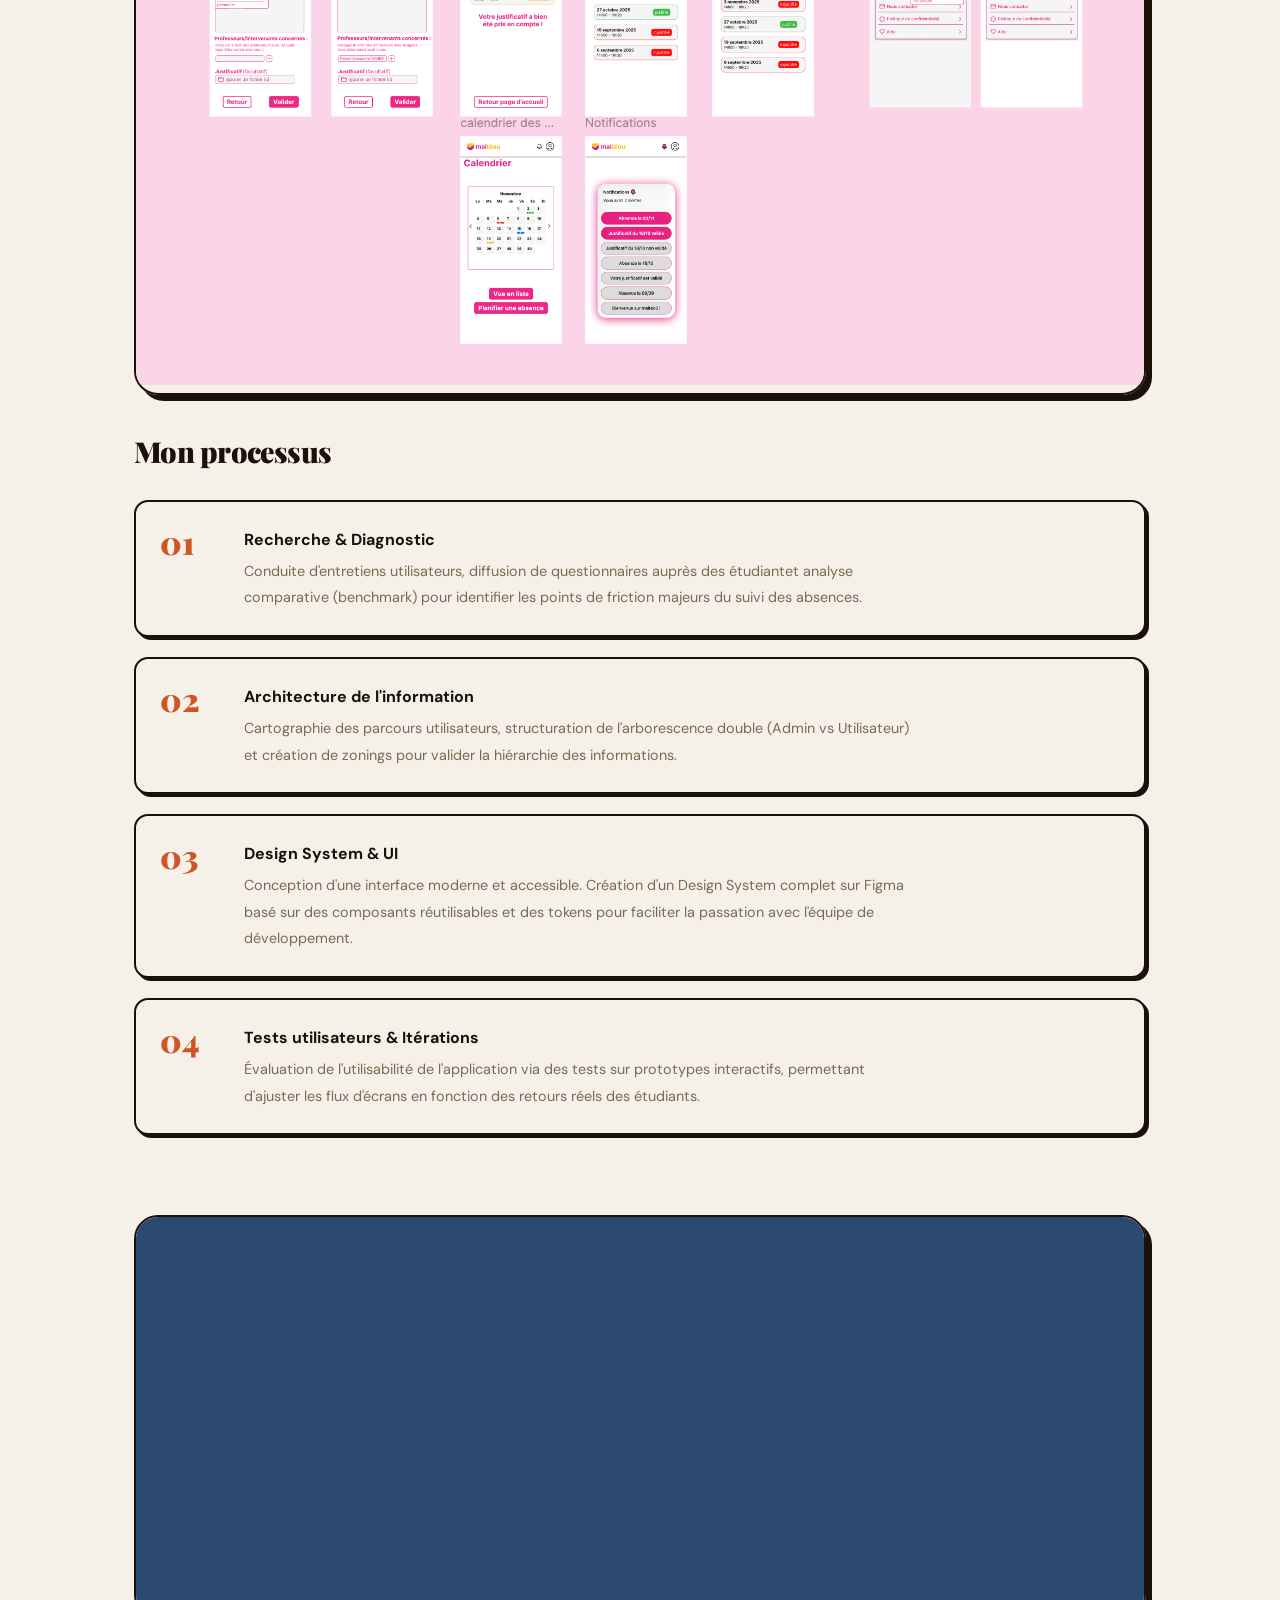
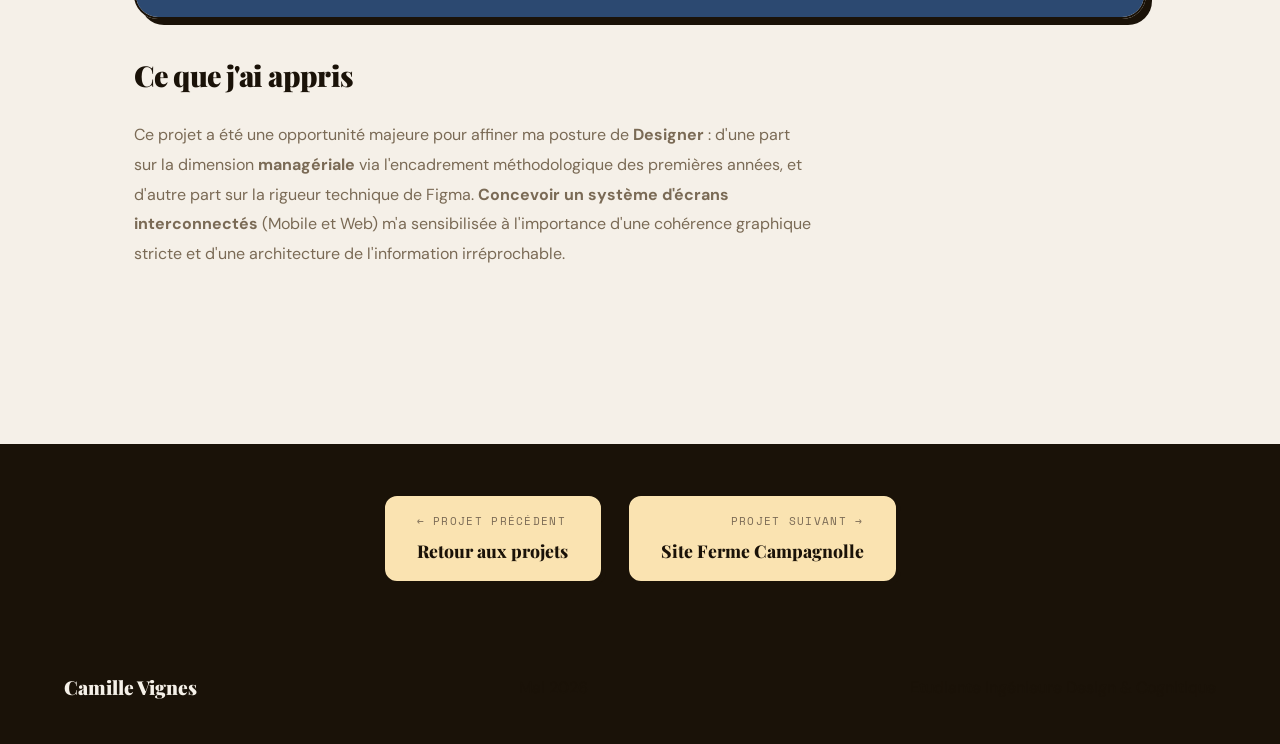
==== commit 175d4835: "highlightsss" ====
--- a/Pages/projet1.html
+++ b/Pages/projet1.html
@@ -71,8 +71,8 @@
     <!-- Contexte -->
     <div class="proj-section">
       <h2 class="proj-section-title">Le contexte</h2>
-      <p>Ce projet transpromotion avait un double défi : concevoir un écosystème complet (application mobile pour les étudiants et portail d'administration web pour l'école) et piloter une équipe. En tant qu'étudiante de 2e année à l'ENSC, j'ai co-encadré et guidé 4 étudiants de 1re année à travers les étapes de conception.</p>
-      <p>Après une phase d'analyse des besoins et de cadrage, le projet s'est structuré en deux pôles : l'équipe Front-End (en React) et l'équipe UX/UI, dont je faisais partie. Notre objectif était de traduire des processus administratifs complexes en une expérience fluide et intuitive sur Figma.</p>
+      <p>Ce projet transpromotion avait un double défi : concevoir un écosystème complet (<b>application mobile</b> pour les étudiants et <b>portail d'administration web</b> pour l'école) et piloter une équipe. En tant qu'étudiante de 2ème année à l'ENSC, j'ai co-encadré et guidé 4 étudiants de 1re année à travers les étapes de conception.</p>
+      <p>Après une phase d'analyse des besoins et de cadrage, le projet s'est structuré en deux pôles : l'équipe Front-End (en React) et l'équipe UX/UI, dont je faisais partie. Notre objectif était de traduire des processus administratifs complexes en <b>une expérience fluide et intuitive sur Figma</b>.</p>
     </div>
 
     <!-- Image principale -->
@@ -133,7 +133,7 @@
     <!-- Apprentissages -->
     <div class="proj-section">
       <h2 class="proj-section-title">Ce que j'ai appris</h2>
-      <p>Ce projet a été une opportunité majeure pour affiner ma posture de Designer : d'une part sur la dimension managériale via l'encadrement méthodologique des premières années, et d'autre part sur la rigueur technique de Figma. Concevoir un système d'écrans interconnectés (Mobile et Web) m'a sensibilisée à l'importance d'une cohérence graphique stricte et d'une architecture de l'information irréprochable.</p>
+      <p>Ce projet a été une opportunité majeure pour affiner ma posture de <b>Designer</b> : d'une part sur la dimension <b>managériale</b> via l'encadrement méthodologique des premières années, et d'autre part sur la rigueur technique de Figma. <b>Concevoir un système d'écrans interconnectés</b> (Mobile et Web) m'a sensibilisée à l'importance d'une cohérence graphique stricte et d'une architecture de l'information irréprochable.</p>
     </div>
 
   </div>
--- a/Style/style.css
+++ b/Style/style.css
@@ -166,22 +166,37 @@
 .btn-ghost:hover { background: var(--c-ink); color: var(--c-cream); }
 
 /* Right side content */
+
+.hero-photo {
+  position: absolute;
+  bottom: 0;
+  right: 0;
+  height: 85%;
+  width: auto;
+  object-fit: cover;
+  opacity: 0.5;
+  z-index: 0;
+}
+
 .hero-label {
   font-family: var(--font-mono);
   font-size: .7rem; letter-spacing: .12em;
   color: var(--c-sky); text-transform: uppercase;
   margin-bottom: 1.5rem;
+  z-index: 1;
 }
 .hero-quote {
-  font-family: var(--font-display);
-  font-size: clamp(1.5rem, 2.5vw, 2.2rem);
-  font-weight: 700; line-height: 1.1;
+  font-family: var(--font-body);
+  font-size: 1rem;
+  font-weight: 400;
+  line-height: 1.7;
   color: var(--c-cream);
-  margin-bottom: 2rem;
+  margin-bottom: 3rem;
+  z-index: 1;
 }
 .hero-quote em { color: var(--c-sand); font-style: italic; }
 
-.hero-tags { display: flex; gap: .6rem; flex-wrap: wrap; }
+.hero-tags { display: flex; gap: .6rem; flex-wrap: wrap; z-index: 1; }
 .hero-tag {
   font-size: .75rem; font-weight: 700;
   letter-spacing: .06em; text-transform: uppercase;
@@ -189,6 +204,7 @@
   border-radius: var(--radius-pill);
   border: 1.5px solid rgba(255,255,255,.2);
   color: rgba(255,255,255,.65);
+  z-index: 1;
 }
 .hero-tag-fill {
   background: var(--c-orange);
--- a/Style/stylePage.css
+++ b/Style/stylePage.css
@@ -116,37 +116,35 @@
   }
   .proj-image-placeholder span { font-size: 3rem; }
 
-  /* Nav projets */
+/* ─── NAV PROJETS ────────────────────────────────────────────── */
 .proj-nav {
     background: var(--c-ink);
     border-top: 2px solid var(--c-ink);
-    display: grid; grid-template-columns: 1fr 1fr;
+    padding: 3rem 5vw;
+    display: flex; gap: 1.5rem; justify-content: center;
   }
   .proj-nav-item {
-    padding: 2.5rem 5vw;
-    text-decoration: none; color: var(--c-cream);
-    display: flex; flex-direction: column; gap: .4rem;
-    transition: background .2s, border-color .2s;
-    border-bottom: 3px solid transparent;
-    background: var(--c-orange);
+    padding: 1rem 2rem;
+    text-decoration: none; color: var(--c-ink);
+    display: flex; flex-direction: column; gap: .3rem;
+    transition: transform .15s, box-shadow .15s;
+    border-radius: var(--radius-md);
+    background: var(--c-sand);
+    border: 2px solid var(--c-ink);
+    box-shadow: 3px 3px 0 var(--c-ink);
+    min-width: 220px;
   }
-  .proj-nav-item:first-child { border-right: 1px solid rgba(255,255,255,.1); }
-  .proj-nav-item:hover { 
-    background: var(--c-red);
-    border-bottom: 3px solid var(--c-ink);
-  }
-  .proj-nav-item:hover .proj-nav-dir {
-    color: rgba(255,255,255,.7);
-  }
+  .proj-nav-item:last-child { text-align: right; }
+  .proj-nav-item:hover { transform: translate(-2px,-2px); box-shadow: 5px 5px 0 var(--c-ink); }
   .proj-nav-dir {
     font-family: var(--font-mono);
     font-size: .68rem; letter-spacing: .12em;
-    text-transform: uppercase; color: rgba(255,255,255,.4);
-    transition: color .2s;
+    text-transform: uppercase; color: var(--c-muted);
   }
   .proj-nav-name {
     font-family: var(--font-display);
-    font-size: 1.3rem; font-weight: 800;
+    font-size: 1.1rem; font-weight: 800;
+    color: var(--c-ink);
   }
 
   @media (max-width: 900px) {
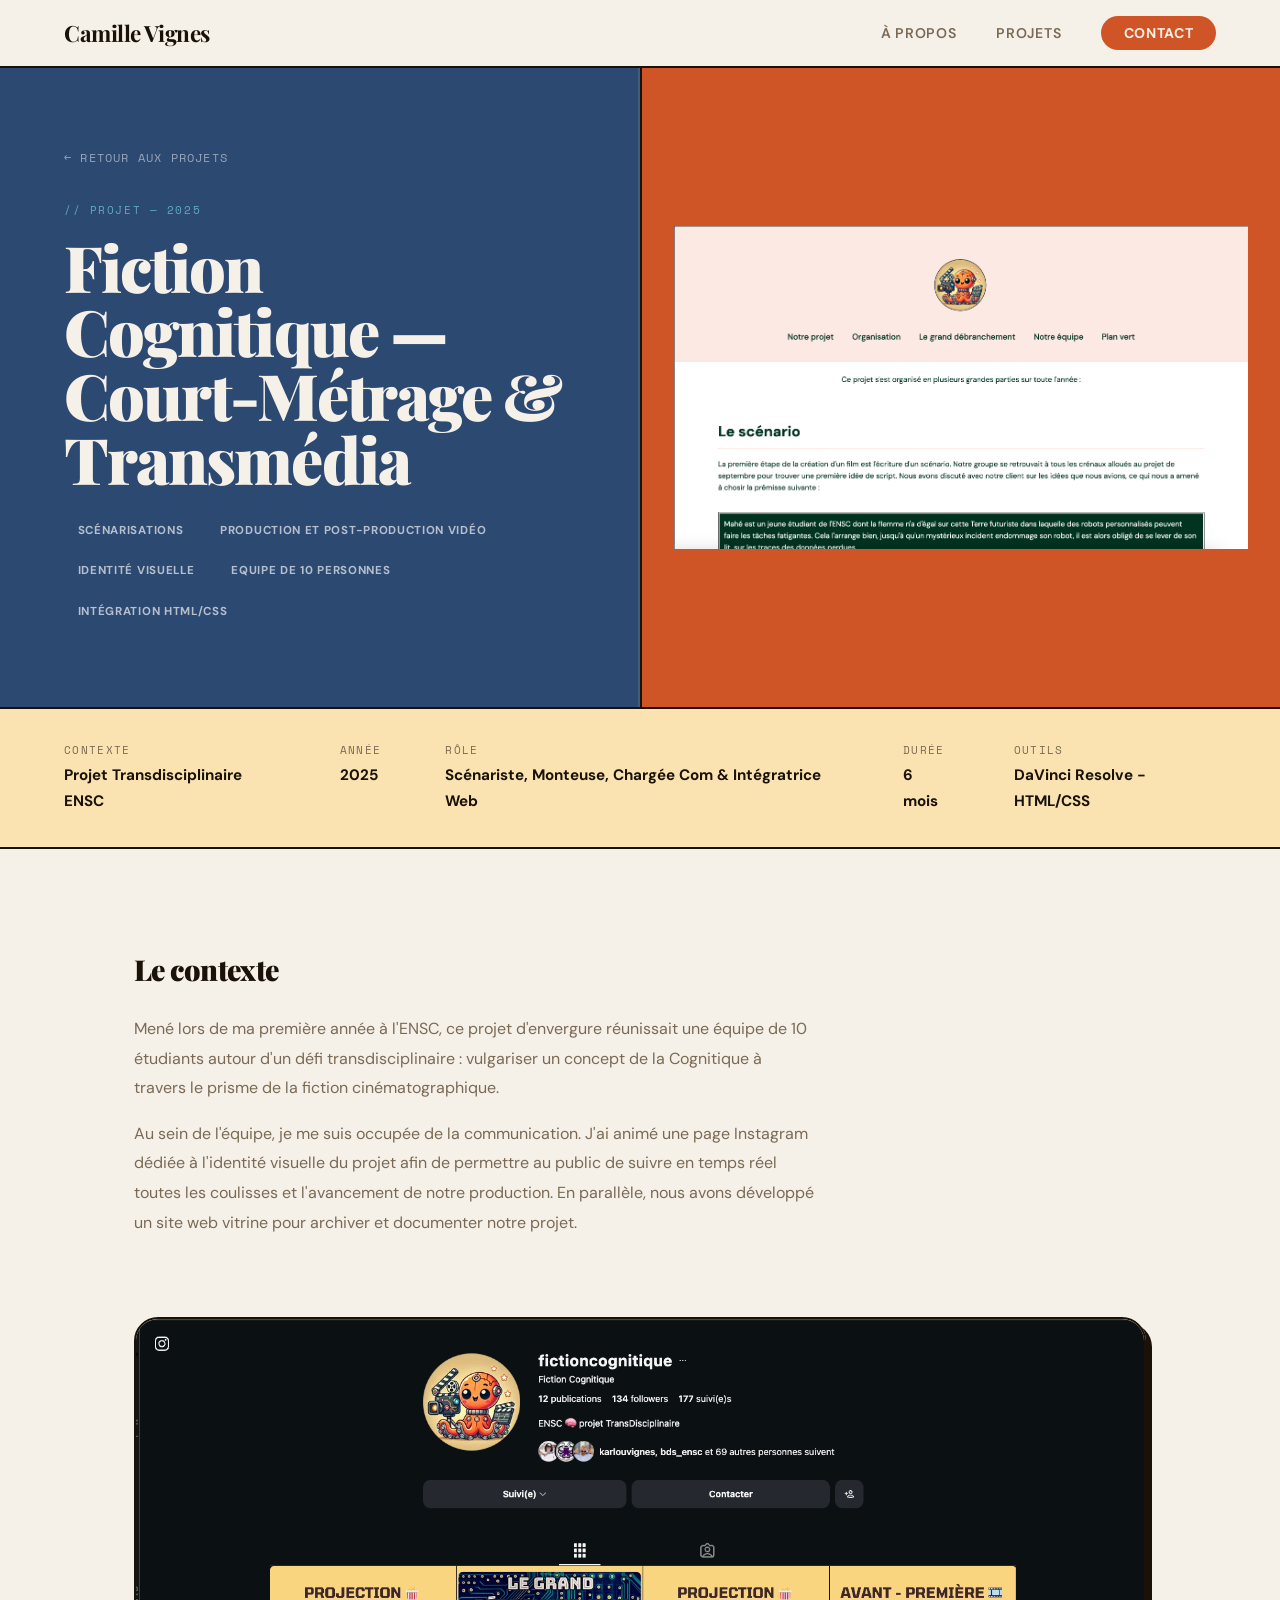
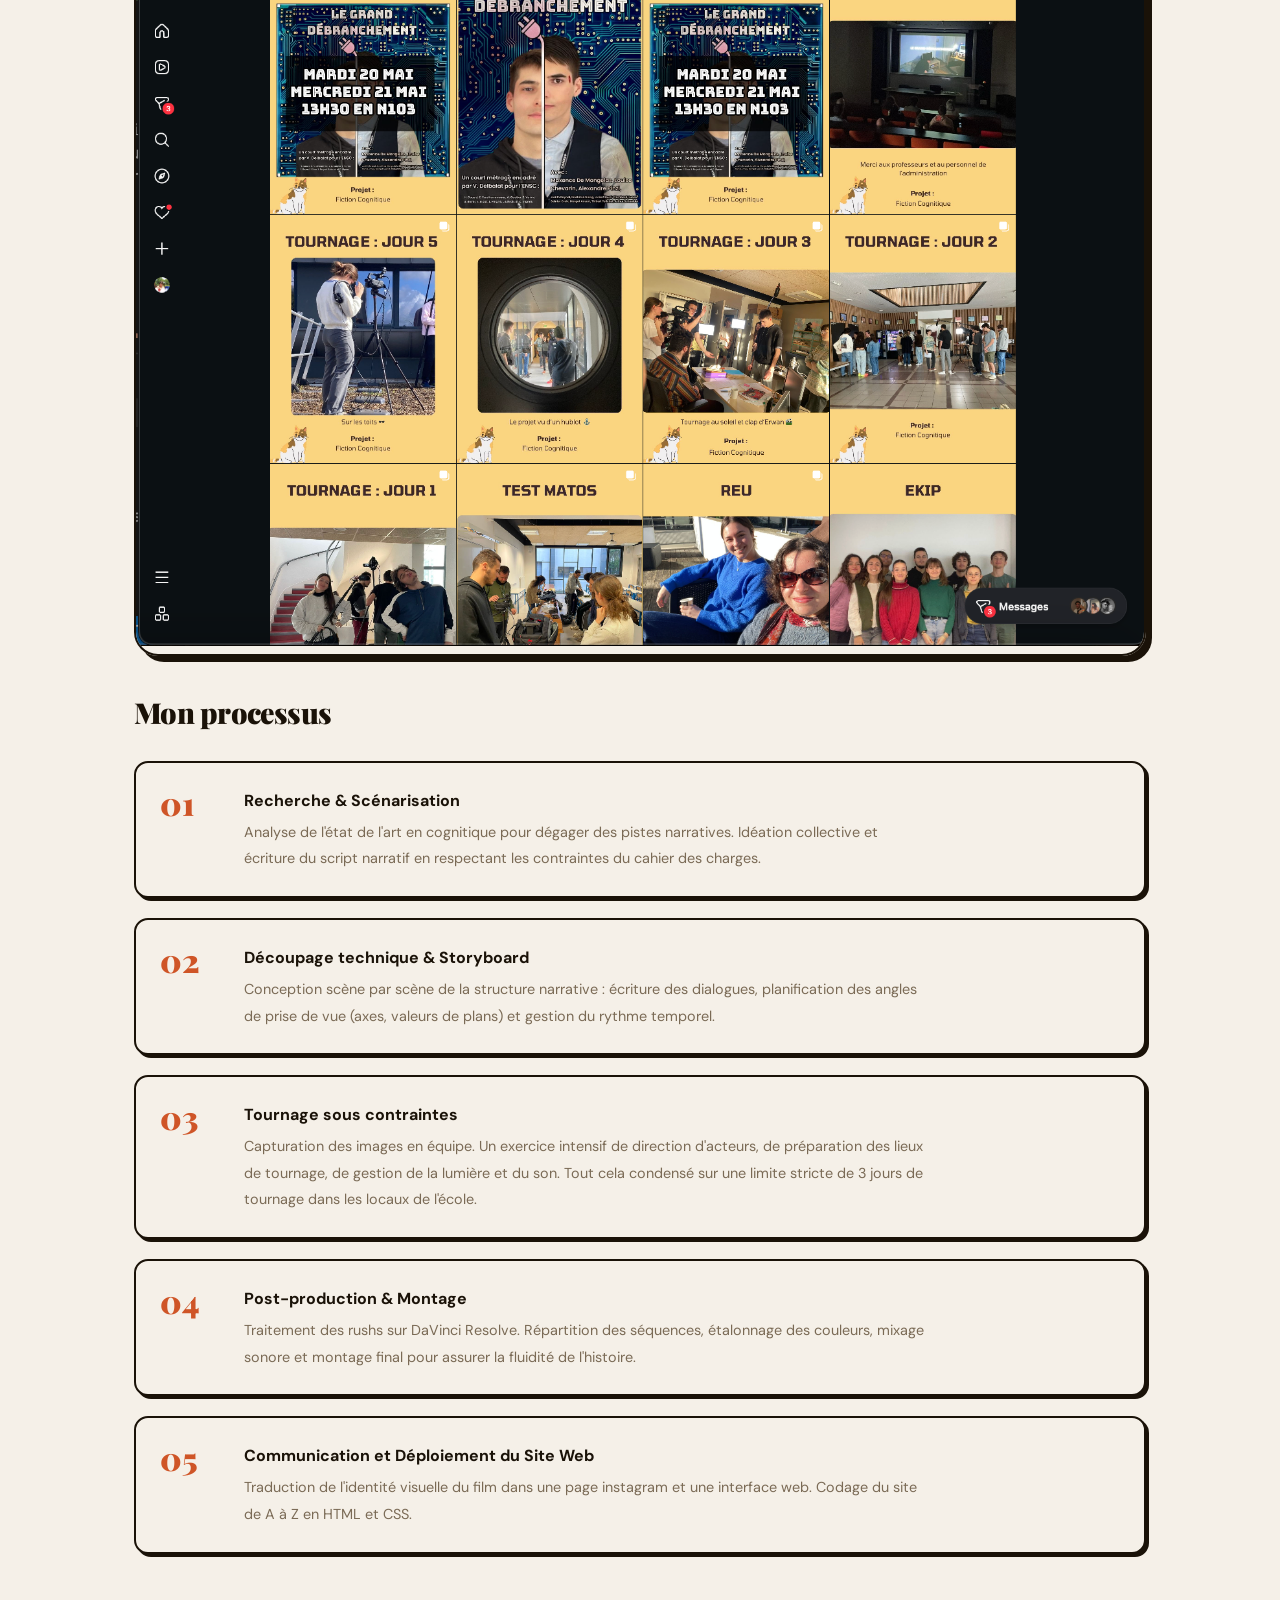
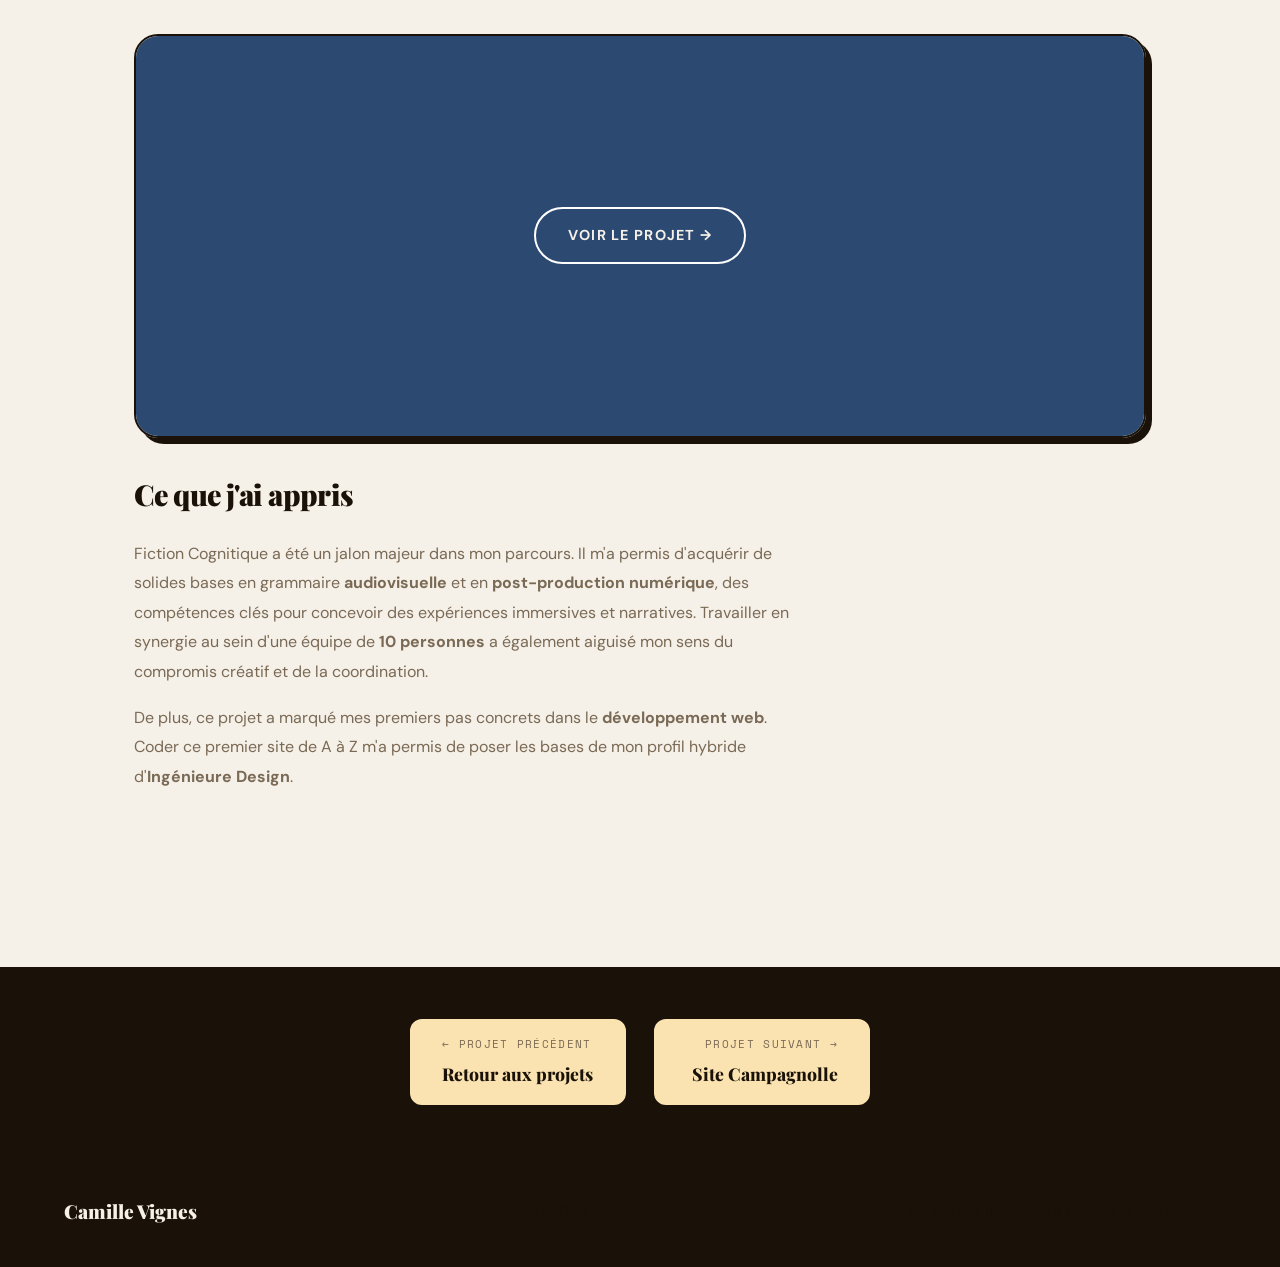
==== commit 91ccf100: "erratum amelie" ====
--- a/Pages/projet1.html
+++ b/Pages/projet1.html
@@ -12,7 +12,6 @@
   <link rel="stylesheet" href="../Style/stylePage.css" />
 </head>
 <body>
-
   <!-- ─── NAV ─── -->
   <nav>
     <a href="../index.html" class="nav-logo">Camille Vignes</a>
@@ -28,16 +27,17 @@
     <div class="proj-hero-left">
       <a href="../index.html#projets" class="proj-back">← Retour aux projets</a>
       <p class="proj-hero-tag">// Projet — 2025</p>
-      <h1 class="proj-hero-title">Application de gestion d'absence <br> MAITEOU?</h1>
+      <h1 class="proj-hero-title">Fiction Cognitique — Court-Métrage & Transmédia</h1>
       <div class="proj-hero-tags">
-        <span class="proj-hero-tag-item">Gestion de projet</span>
-        <span class="proj-hero-tag-item">Conception centrée utilisateur</span>
-        <span class="proj-hero-tag-item">Design thinking</span>
-        <span class="proj-hero-tag-item">Prototypage (Figma)</span>
+        <span class="proj-hero-tag-item">Scénarisations</span>
+        <span class="proj-hero-tag-item">Production et Post-Production vidéo</span>
+        <span class="proj-hero-tag-item">Identité visuelle</span>
+        <span class="proj-hero-tag-item">Equipe de 10 personnes</span>
+        <span class="proj-hero-tag-item">Intégration HTML/CSS</span>
       </div>
     </div>
     <div class="proj-hero-right">
-        <img src="../Archive/maiteou-co.png" alt="aperçu projet" style="width:100%; height:100%; object-fit:contain; padding:2rem;" />
+        <img src="../Archive/fictionCognitique.png" alt="aperçu projet" style="width:100%; height:100%; object-fit:contain; padding:2rem;" />
     </div>
   </section>
 
@@ -45,7 +45,7 @@
   <div class="proj-meta-bar">
     <div class="proj-meta-item">
       <span class="proj-meta-label">Contexte</span>
-      <span class="proj-meta-value">Projet transpromotion (ENSC)</span>
+      <span class="proj-meta-value">Projet Transdisciplinaire ENSC</span>
     </div>
     <div class="proj-meta-item">
       <span class="proj-meta-label">Année</span>
@@ -53,15 +53,15 @@
     </div>
     <div class="proj-meta-item">
       <span class="proj-meta-label">Rôle</span>
-      <span class="proj-meta-value">UI/UX Designer & Mentor</span>
+      <span class="proj-meta-value">Scénariste, Monteuse, Chargée Com & Intégratrice Web</span>
     </div>
     <div class="proj-meta-item">
       <span class="proj-meta-label">Durée</span>
-      <span class="proj-meta-value">4 mois</span>
+      <span class="proj-meta-value">6 mois</span>
     </div>
     <div class="proj-meta-item">
       <span class="proj-meta-label">Outils</span>
-      <span class="proj-meta-value">Figma</span>
+      <span class="proj-meta-value">DaVinci Resolve - HTML/CSS</span>
     </div>
   </div>
 
@@ -71,13 +71,13 @@
     <!-- Contexte -->
     <div class="proj-section">
       <h2 class="proj-section-title">Le contexte</h2>
-      <p>Ce projet transpromotion avait un double défi : concevoir un écosystème complet (<b>application mobile</b> pour les étudiants et <b>portail d'administration web</b> pour l'école) et piloter une équipe. En tant qu'étudiante de 2ème année à l'ENSC, j'ai co-encadré et guidé 4 étudiants de 1re année à travers les étapes de conception.</p>
-      <p>Après une phase d'analyse des besoins et de cadrage, le projet s'est structuré en deux pôles : l'équipe Front-End (en React) et l'équipe UX/UI, dont je faisais partie. Notre objectif était de traduire des processus administratifs complexes en <b>une expérience fluide et intuitive sur Figma</b>.</p>
+      <p>Mené lors de ma première année à l'ENSC, ce projet d'envergure réunissait une équipe de 10 étudiants autour d'un défi <d>transdisciplinaire</d> : vulgariser un concept de la <d>Cognitique</d> à travers le prisme de la fiction cinématographique.</p>
+      <p>Au sein de l'équipe, je me suis occupée de la <d>communication</d>. J'ai animé une page Instagram dédiée à l'identité visuelle du projet afin de permettre au public de suivre en temps réel toutes les coulisses et l'avancement de notre production. En parallèle, nous avons développé un <d>site web vitrine</d> pour archiver et documenter notre projet.</p>
     </div>
 
     <!-- Image principale -->
     <div class="proj-image-block">
-        <img src="../Archive/maiteou.png " alt="figma maiteou" style="width:100%; height:100%; object-fit:cover;"/>
+        <img src="../Archive/fictioncognitique-insta.png " alt="insta fiction cognitique" style="width:100%; height:100%; object-fit:cover;"/>
     </div>
 
     <!-- Process -->
@@ -87,53 +87,54 @@
         <div class="proj-step">
           <div class="proj-step-num">01</div>
           <div>
-            <div class="proj-step-title">Recherche & Diagnostic</div>
-            <p>Conduite d'entretiens utilisateurs, diffusion de questionnaires auprès des étudiantet analyse comparative (benchmark) pour identifier les points de friction majeurs du suivi des absences. </p>
+            <div class="proj-step-title">Recherche & Scénarisation</div>
+            <p>Analyse de l'état de l'art en cognitique pour dégager des pistes narratives. Idéation collective et écriture du script narratif en respectant les contraintes du cahier des charges.</p>
           </div>
         </div>
         <div class="proj-step">
           <div class="proj-step-num">02</div>
           <div>
-            <div class="proj-step-title">Architecture de l'information</div>
-            <p>Cartographie des parcours utilisateurs, structuration de l'arborescence double (Admin vs Utilisateur) et création de zonings pour valider la hiérarchie des informations.</p>
+            <div class="proj-step-title">Découpage technique & Storyboard</div>
+            <p>Conception scène par scène de la structure narrative : écriture des dialogues, planification des angles de prise de vue (axes, valeurs de plans) et gestion du rythme temporel.</p>
           </div>
         </div>
         <div class="proj-step">
           <div class="proj-step-num">03</div>
           <div>
-            <div class="proj-step-title">Design System & UI</div>
-            <p>Conception d'une interface moderne et accessible. Création d'un Design System complet sur Figma basé sur des composants réutilisables et des tokens pour faciliter la passation avec l'équipe de développement.</p>
+            <div class="proj-step-title">Tournage sous contraintes</div>
+            <p>Capturation des images en équipe. Un exercice intensif de direction d'acteurs, de préparation des lieux de tournage, de gestion de la lumière et du son. Tout cela condensé sur une limite stricte de 3 jours de tournage dans les locaux de l'école.</p>
           </div>
         </div>
         <div class="proj-step">
           <div class="proj-step-num">04</div>
           <div>
-            <div class="proj-step-title">Tests utilisateurs & Itérations</div>
-            <p>Évaluation de l'utilisabilité de l'application via des tests sur prototypes interactifs, permettant d'ajuster les flux d'écrans en fonction des retours réels des étudiants.</p>
+            <div class="proj-step-title">Post-production & Montage</div>
+            <p>Traitement des rushs sur DaVinci Resolve. Répartition des séquences, étalonnage des couleurs, mixage sonore et montage final pour assurer la fluidité de l'histoire.</p>
           </div>
         </div>
+        <div class="proj-step">
+            <div class="proj-step-num">05</div>
+            <div>
+                <div class="proj-step-title">Communication et Déploiement du Site Web</div>
+                <p>Traduction de l'identité visuelle du film dans une page instagram et une interface web. Codage du site de A à Z en HTML et CSS.</p>
+              </div>
+          </div>
       </div>
     </div>
 
-    <!-- vidéo -->
+    <!-- github -->
     <div class="proj-image-block">
         <div class="proj-image-placeholder">
-          <iframe 
-            width="560" 
-            height="315" 
-            src="https://www.youtube.com/embed/qLrWXTyAShs"
-            title="restostack cliente"
-            frameborder="0"
-            allow="accelerometer; autoplay; clipboard-write; encrypted-media; gyroscope; picture-in-picture"
-            allowfullscreen>
-          </iframe>
+        <a href="https://github.com/jeannelfrs/fiction_cognitique" class="btn btn-ghost" style="color:#F5F0E8; border-color:rgba(255, 255, 255, 1);">Voir le projet →</a>
         </div>
     </div>
+
 
     <!-- Apprentissages -->
     <div class="proj-section">
       <h2 class="proj-section-title">Ce que j'ai appris</h2>
-      <p>Ce projet a été une opportunité majeure pour affiner ma posture de <b>Designer</b> : d'une part sur la dimension <b>managériale</b> via l'encadrement méthodologique des premières années, et d'autre part sur la rigueur technique de Figma. <b>Concevoir un système d'écrans interconnectés</b> (Mobile et Web) m'a sensibilisée à l'importance d'une cohérence graphique stricte et d'une architecture de l'information irréprochable.</p>
+      <p>Fiction Cognitique a été un jalon majeur dans mon parcours. Il m'a permis d'acquérir de solides bases en grammaire <b>audiovisuelle</b> et en <b>post-production numérique</b>, des compétences clés pour concevoir des expériences immersives et narratives. Travailler en synergie au sein d'une équipe de <b>10 personnes</b> a également aiguisé mon sens du compromis créatif et de la coordination.</p>
+      <p>De plus, ce projet a marqué mes premiers pas concrets dans le <b>développement web</b>. Coder ce premier site de A à Z m'a permis de poser les bases de mon profil hybride d'<b>Ingénieure Design</b>.</p>
     </div>
 
   </div>
@@ -146,7 +147,7 @@
     </a>
     <a href="projet2.html" class="proj-nav-item" style="text-align:right">
       <span class="proj-nav-dir">Projet suivant →</span>
-      <span class="proj-nav-name">Site Ferme Campagnolle</span>
+      <span class="proj-nav-name">Site Campagnolle</span>
     </a>
   </div>
 
--- a/Style/style.css
+++ b/Style/style.css
@@ -174,7 +174,7 @@
   height: 85%;
   width: auto;
   object-fit: cover;
-  opacity: 0.5;
+  opacity: 0.4;
   z-index: 0;
 }
 
@@ -194,22 +194,15 @@
   margin-bottom: 3rem;
   z-index: 1;
 }
-.hero-quote em { color: var(--c-sand); font-style: italic; }
+.hero-quote em { color: var(--c-sand); font-style: italic; z-index: 1;}
 
 .hero-tags { display: flex; gap: .6rem; flex-wrap: wrap; z-index: 1; }
 .hero-tag {
   font-size: .75rem; font-weight: 700;
   letter-spacing: .06em; text-transform: uppercase;
   padding: .4rem .9rem;
-  border-radius: var(--radius-pill);
-  border: 1.5px solid rgba(255,255,255,.2);
-  color: rgba(255,255,255,.65);
+  color: #F5F0E8;
   z-index: 1;
-}
-.hero-tag-fill {
-  background: var(--c-orange);
-  border-color: var(--c-orange);
-  color: #fff;
 }
 
 /* ─── SECTION COMMON ───────────────────────────────────────── */
--- a/Style/stylePage.css
+++ b/Style/stylePage.css
@@ -46,7 +46,6 @@
     font-size: .72rem; font-weight: 700; letter-spacing: .06em;
     text-transform: uppercase;
     padding: .35rem .85rem; border-radius: var(--radius-pill);
-    border: 1.5px solid rgba(255,255,255,.25);
     color: rgba(255,255,255,.65);
   }
 
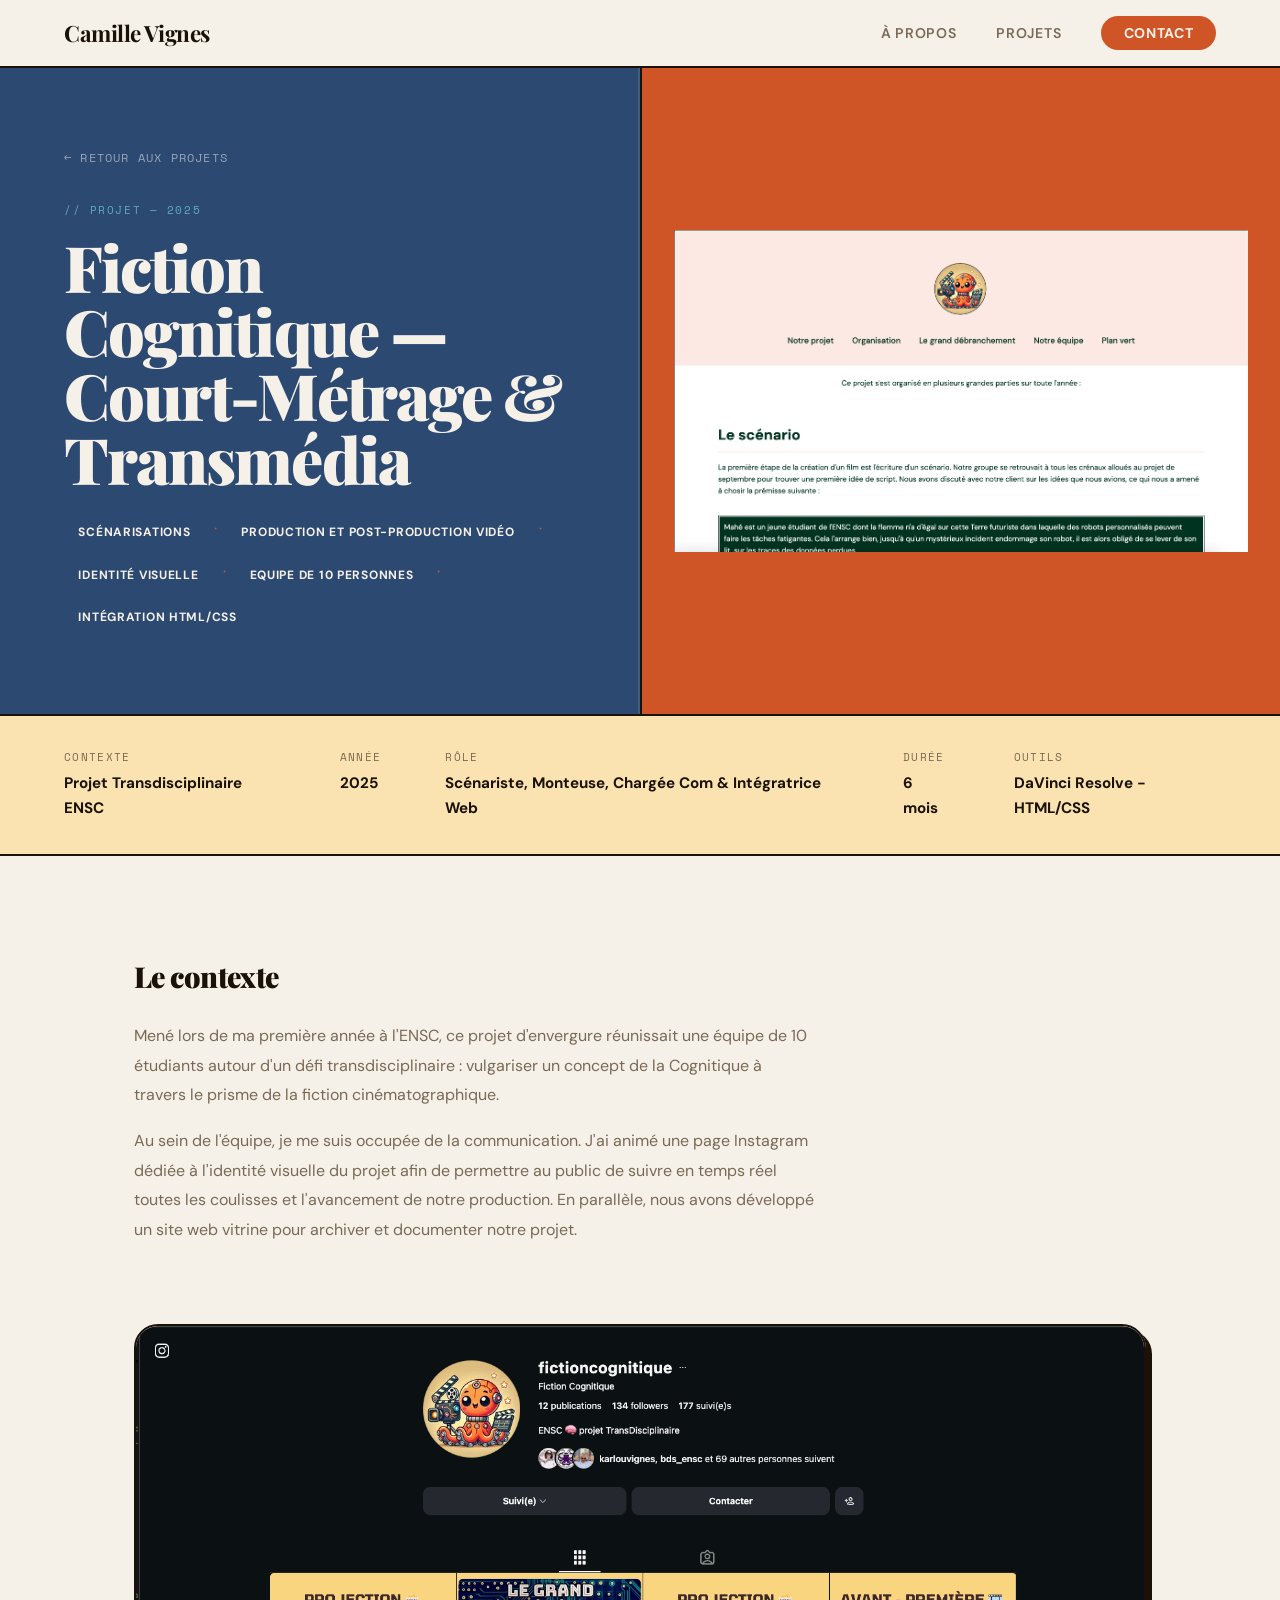
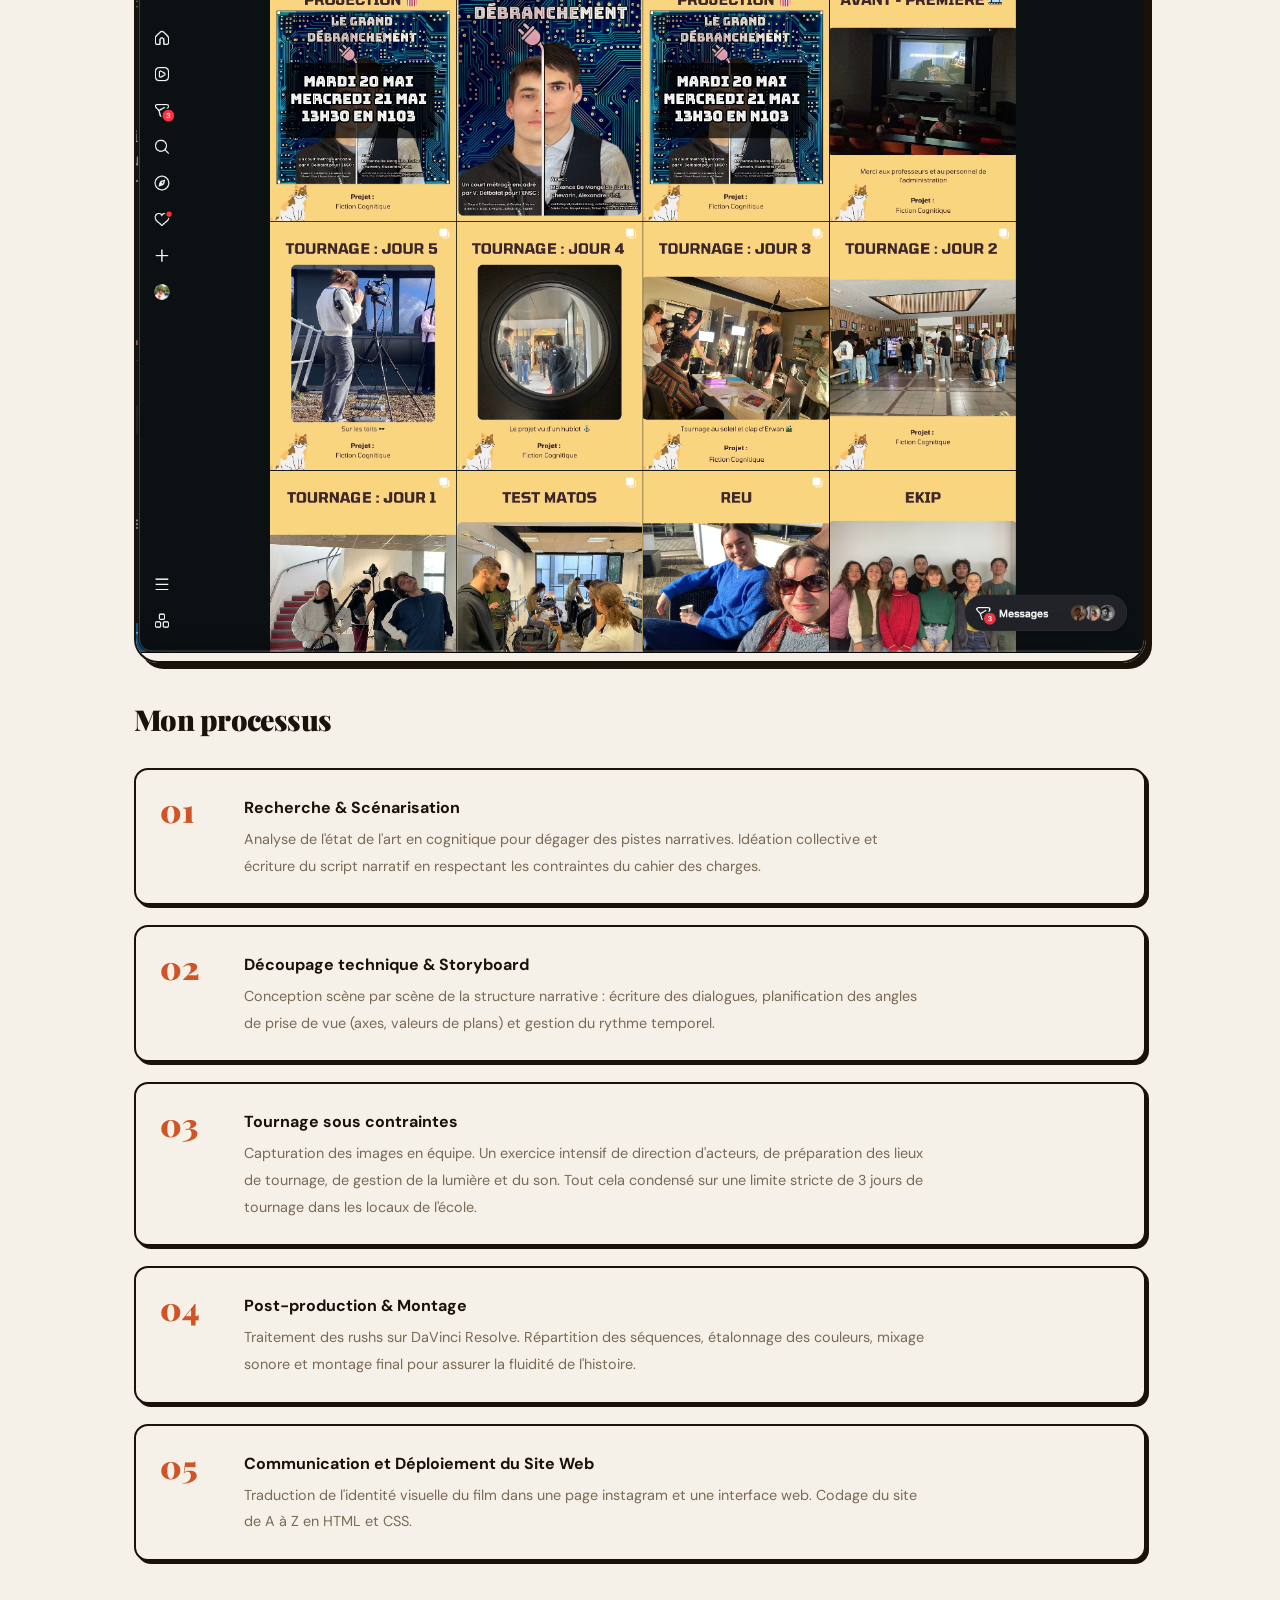
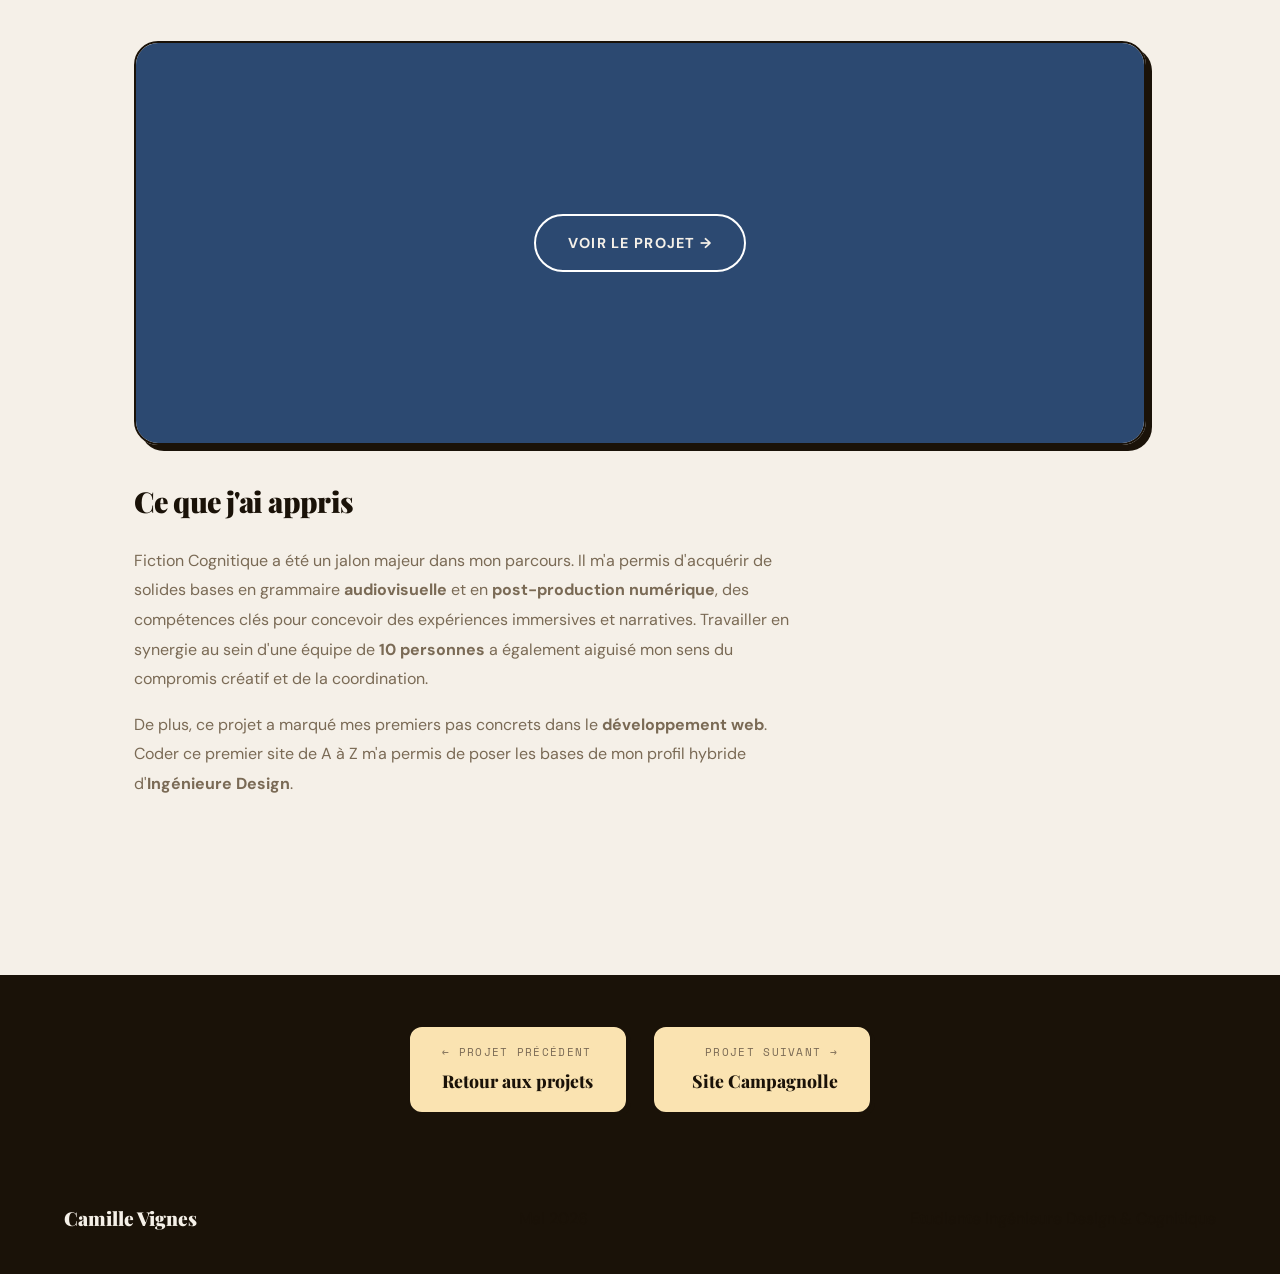
==== commit d7cda415: "amélioration 564345678" ====
--- a/Pages/projet1.html
+++ b/Pages/projet1.html
@@ -30,9 +30,13 @@
       <h1 class="proj-hero-title">Fiction Cognitique — Court-Métrage & Transmédia</h1>
       <div class="proj-hero-tags">
         <span class="proj-hero-tag-item">Scénarisations</span>
+        <span class="proj-hero-tag-sep">·</span>
         <span class="proj-hero-tag-item">Production et Post-Production vidéo</span>
+        <span class="proj-hero-tag-sep">·</span>
         <span class="proj-hero-tag-item">Identité visuelle</span>
+        <span class="proj-hero-tag-sep">·</span>
         <span class="proj-hero-tag-item">Equipe de 10 personnes</span>
+        <span class="proj-hero-tag-sep">·</span>
         <span class="proj-hero-tag-item">Intégration HTML/CSS</span>
       </div>
     </div>
--- a/Style/style.css
+++ b/Style/style.css
@@ -196,12 +196,19 @@
 }
 .hero-quote em { color: var(--c-sand); font-style: italic; z-index: 1;}
 
-.hero-tags { display: flex; gap: .6rem; flex-wrap: wrap; z-index: 1; }
+.hero-tags { display: flex; gap: .6rem; flex-wrap: wrap; z-index: 0; }
 .hero-tag {
   font-size: .75rem; font-weight: 700;
   letter-spacing: .06em; text-transform: uppercase;
   padding: .4rem .9rem;
   color: #F5F0E8;
+  z-index: 0;
+}
+
+.hero-tag-sep {
+  color:  #CF5527 !important;
+  position: relative;
+  font-size: 4 rem !important;
   z-index: 1;
 }
 
--- a/Style/stylePage.css
+++ b/Style/stylePage.css
@@ -43,10 +43,15 @@
   }
   .proj-hero-tags { display: flex; gap: .6rem; flex-wrap: wrap; }
   .proj-hero-tag-item {
-    font-size: .72rem; font-weight: 700; letter-spacing: .06em;
-    text-transform: uppercase;
-    padding: .35rem .85rem; border-radius: var(--radius-pill);
-    color: rgba(255,255,255,.65);
+    font-size: .75rem; font-weight: 700;
+    letter-spacing: .06em; text-transform: uppercase;
+    padding: .4rem .9rem;
+    color: #F5F0E8;
+  }
+  .proj-hero-tag-sep {
+    color:  #CF5527 !important;
+    position: relative;
+    font-size: 4 rem !important;
   }
 
   /* Infos rapides */
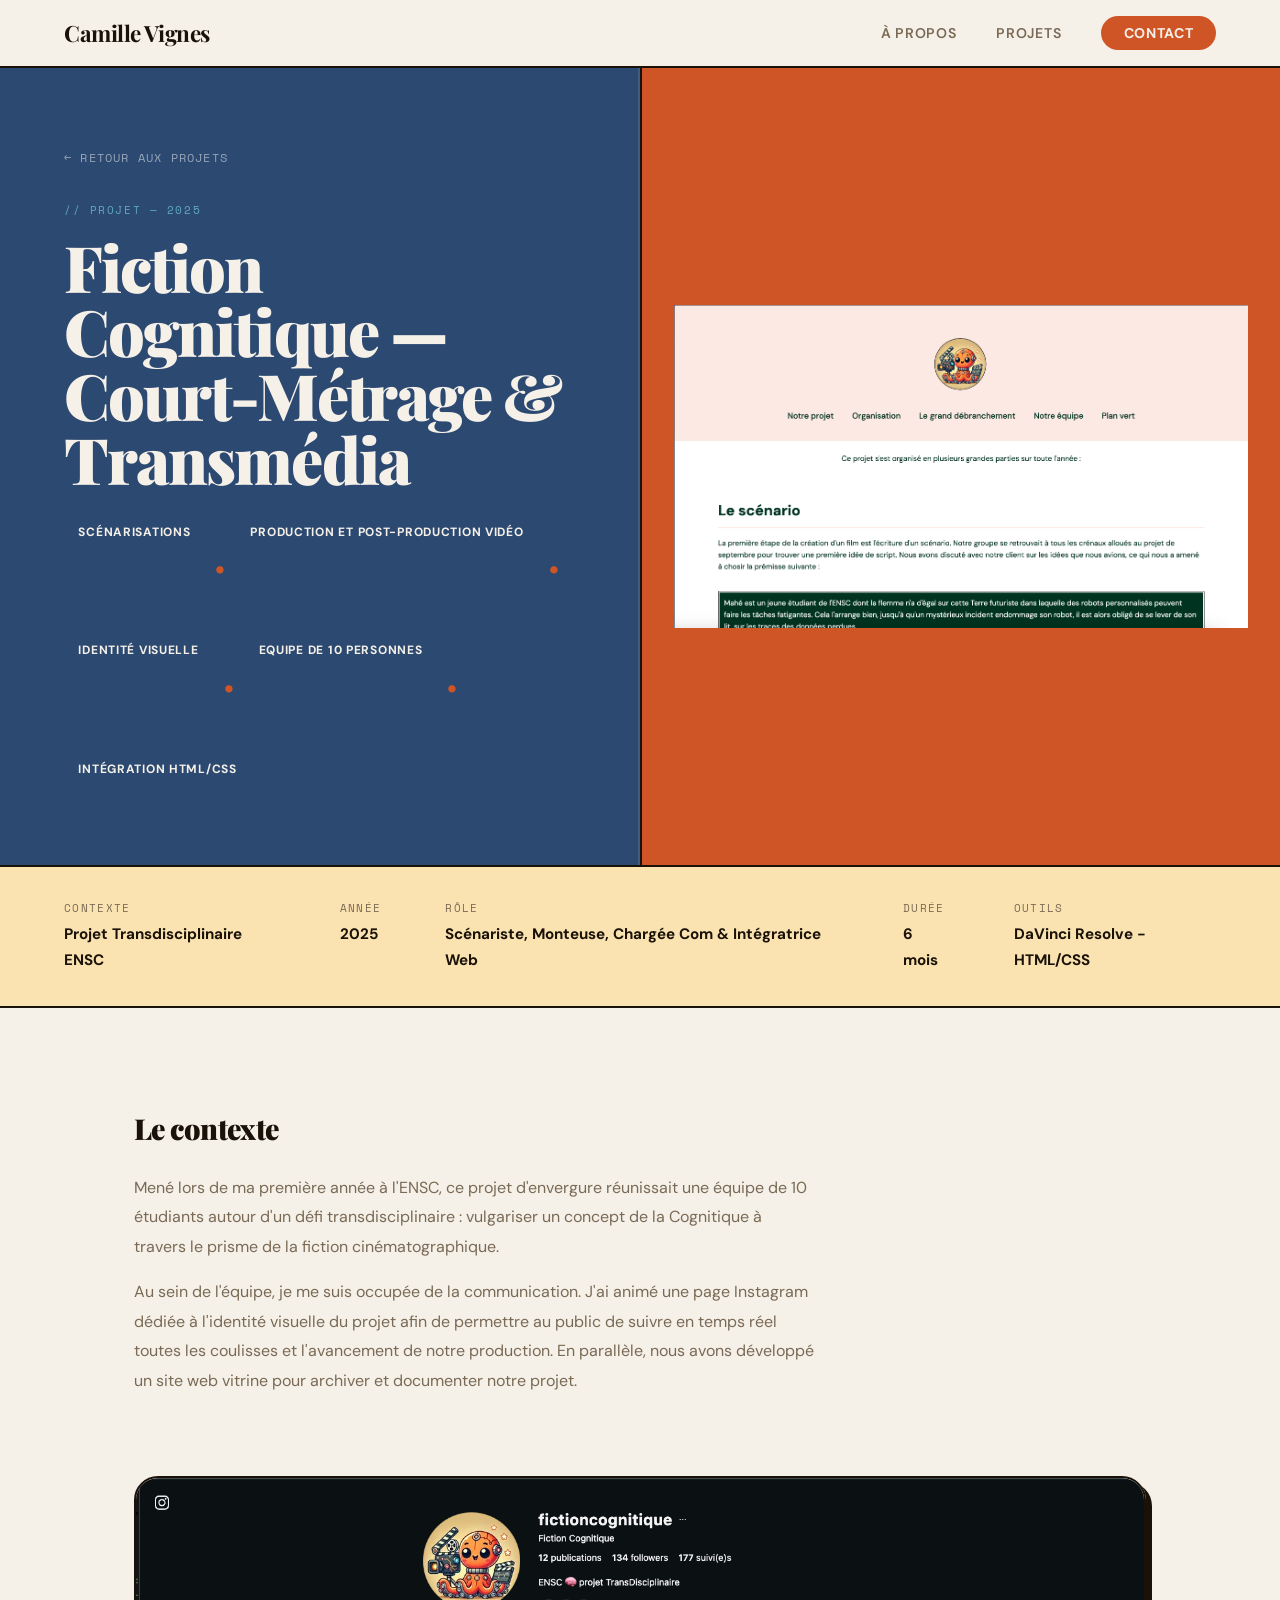
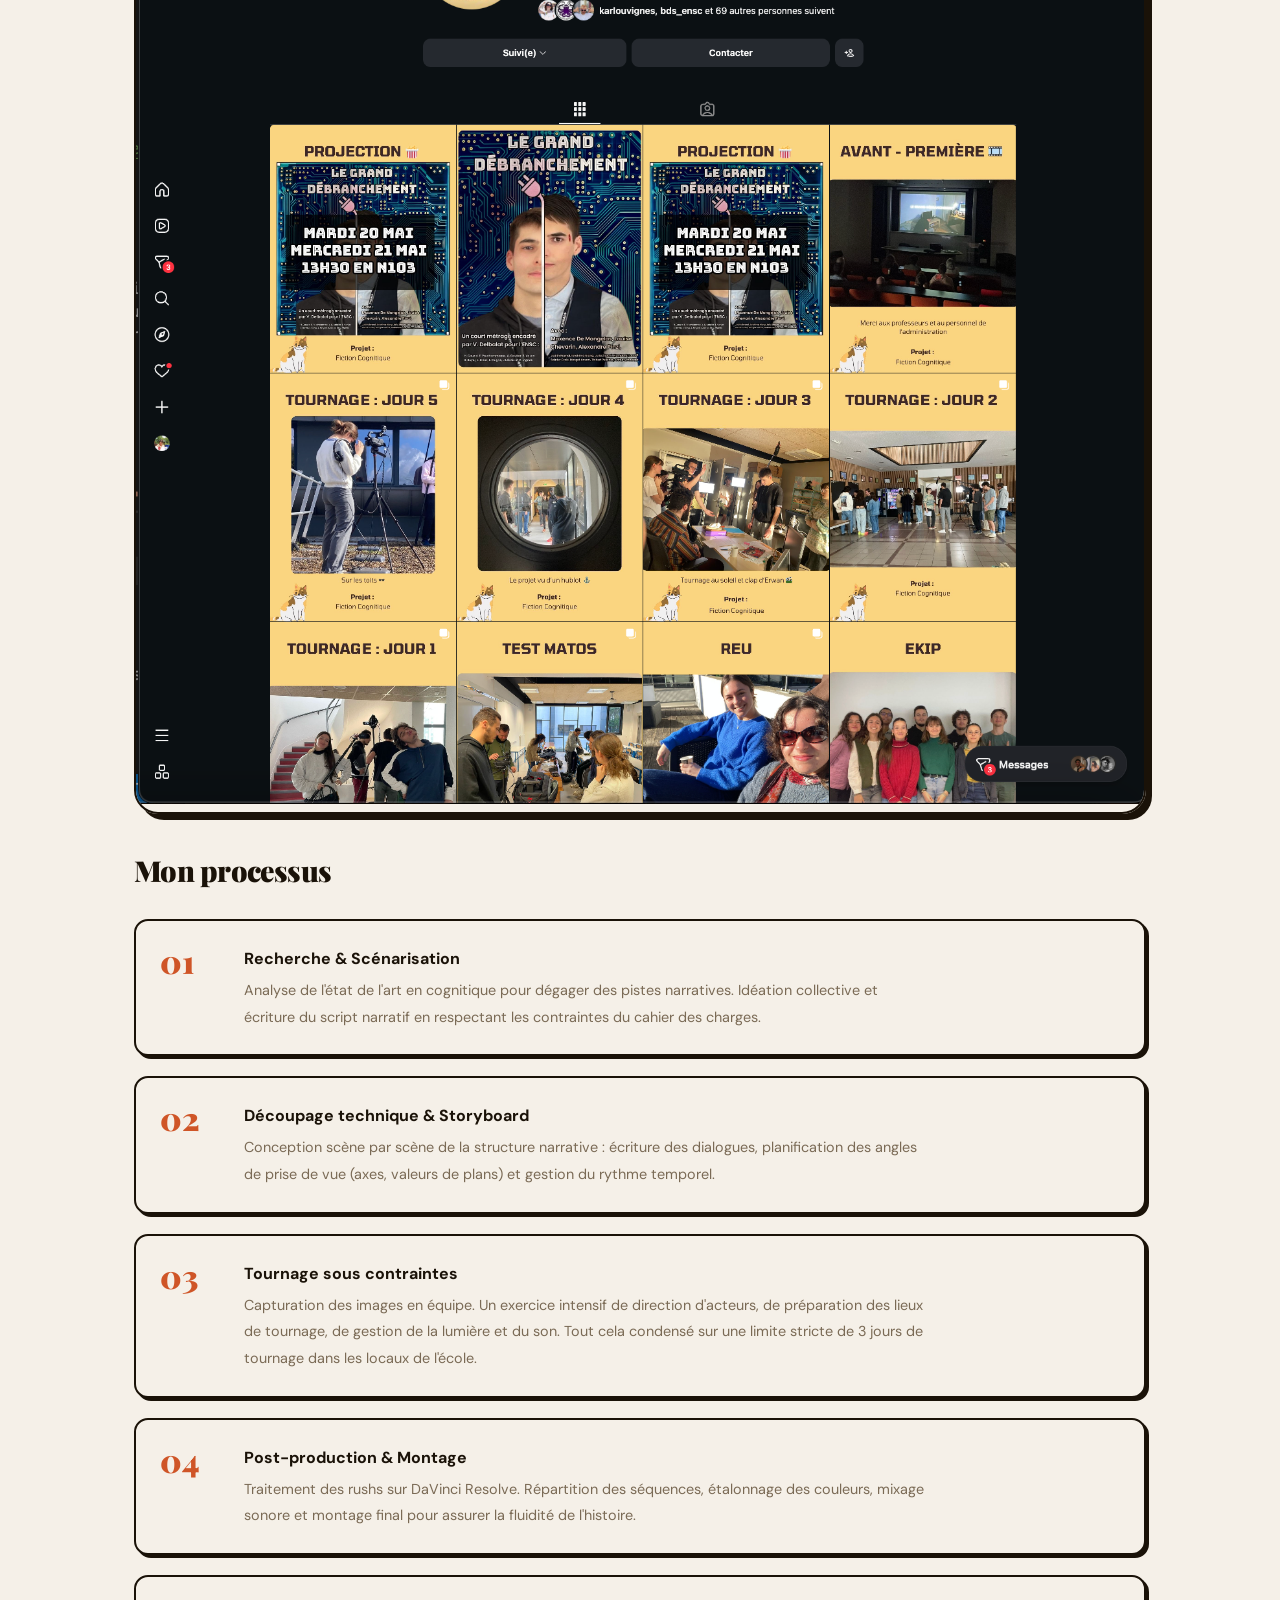
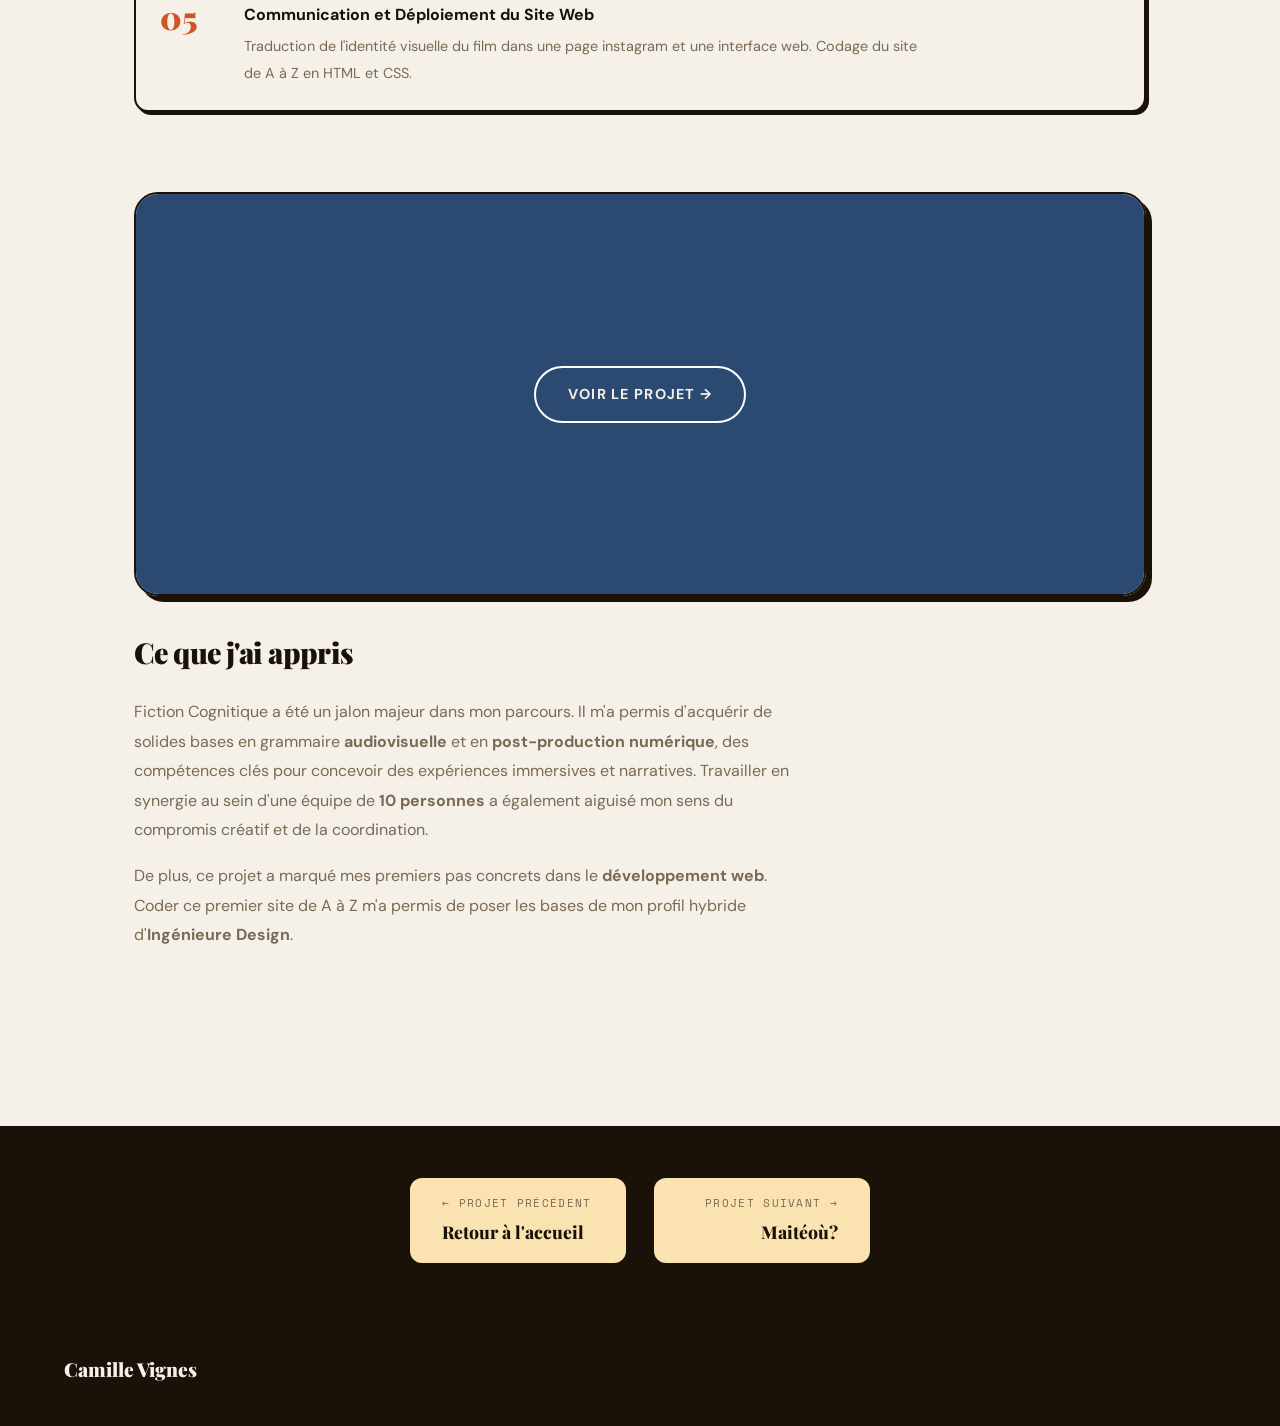
==== commit d068ad87: "emmelage de pinceau" ====
--- a/Pages/projet1.html
+++ b/Pages/projet1.html
@@ -147,11 +147,11 @@
   <div class="proj-nav">
     <a href="../index.html" class="proj-nav-item">
       <span class="proj-nav-dir">← Projet précédent</span>
-      <span class="proj-nav-name">Retour aux projets</span>
+      <span class="proj-nav-name">Retour à l'accueil</span>
     </a>
     <a href="projet2.html" class="proj-nav-item" style="text-align:right">
       <span class="proj-nav-dir">Projet suivant →</span>
-      <span class="proj-nav-name">Site Campagnolle</span>
+      <span class="proj-nav-name">Maitéoù?</span>
     </a>
   </div>
 
--- a/Style/style.css
+++ b/Style/style.css
@@ -208,7 +208,7 @@
 .hero-tag-sep {
   color:  #CF5527 !important;
   position: relative;
-  font-size: 4 rem !important;
+  font-size: 4rem !important;
   z-index: 1;
 }
 
--- a/Style/stylePage.css
+++ b/Style/stylePage.css
@@ -47,11 +47,13 @@
     letter-spacing: .06em; text-transform: uppercase;
     padding: .4rem .9rem;
     color: #F5F0E8;
+    z-index: 1
   }
   .proj-hero-tag-sep {
     color:  #CF5527 !important;
     position: relative;
-    font-size: 4 rem !important;
+    font-size: 4rem !important;
+    z-index: 1
   }
 
   /* Infos rapides */
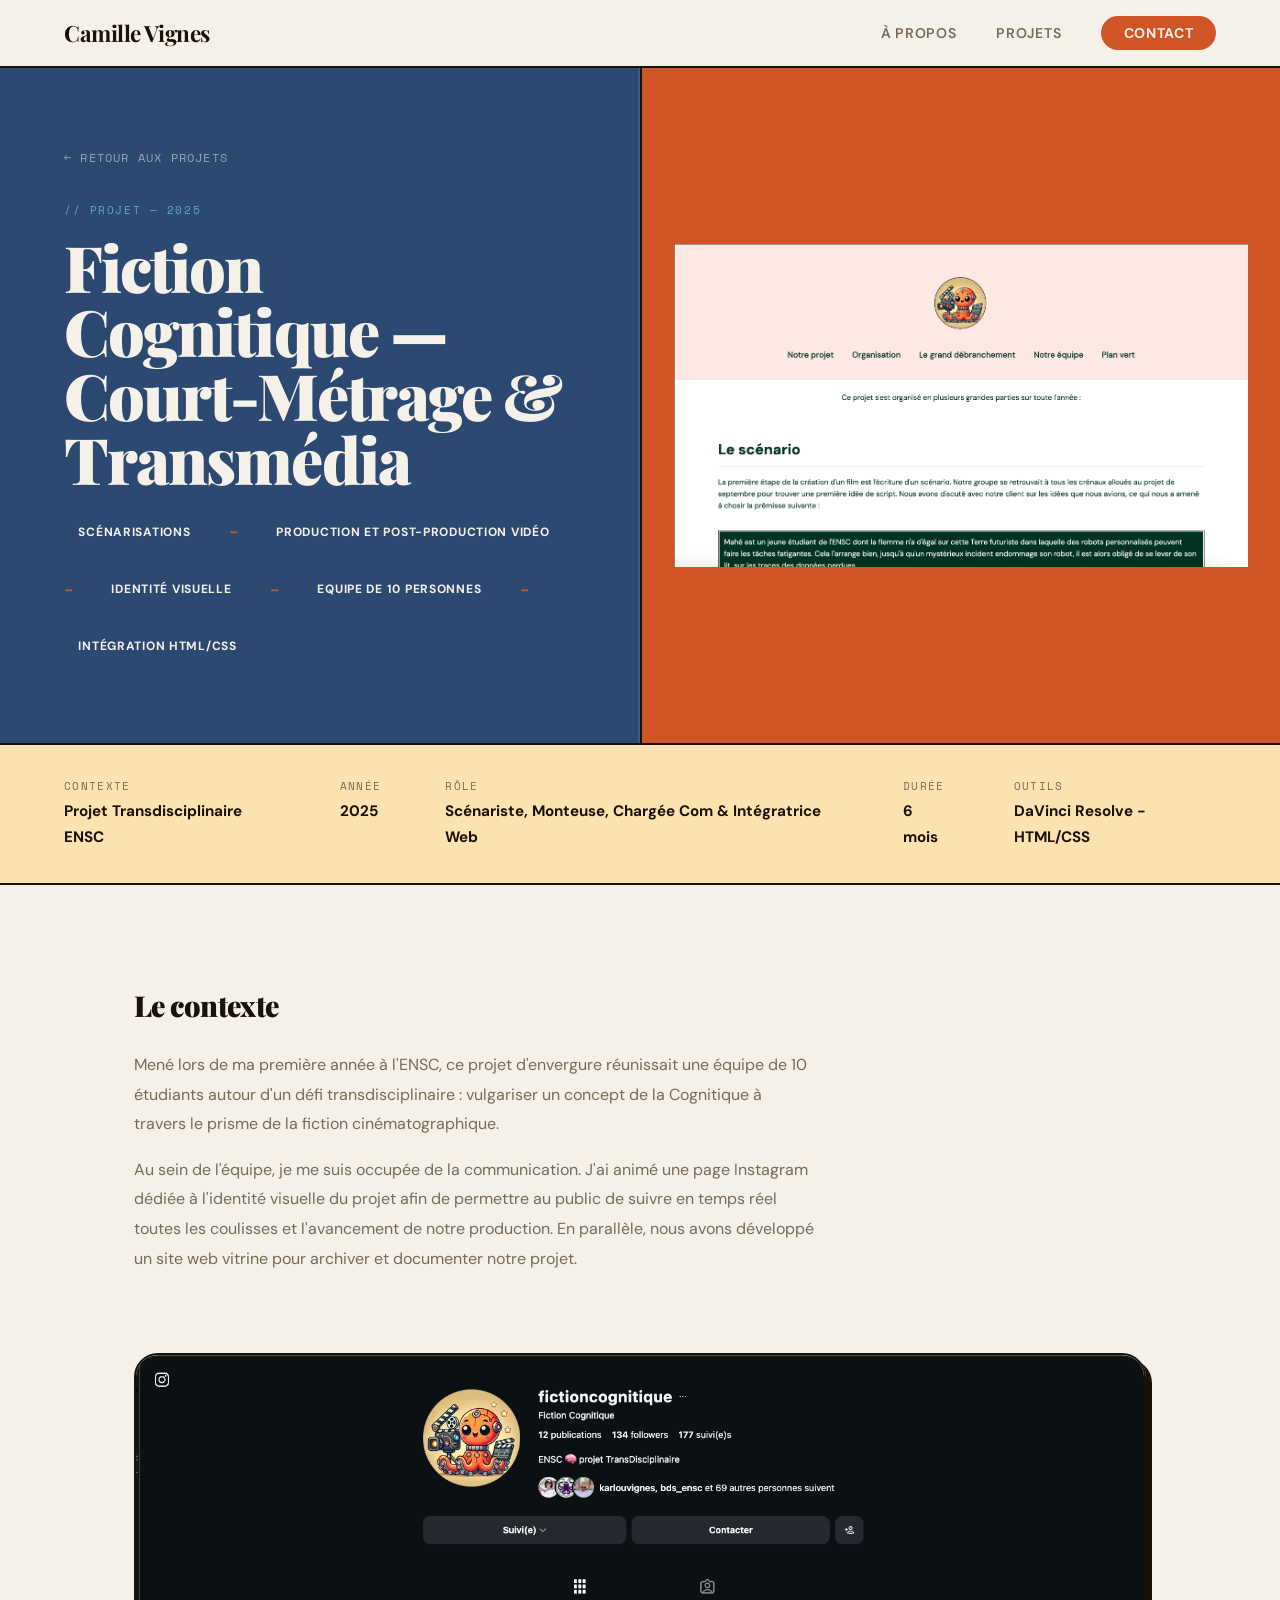
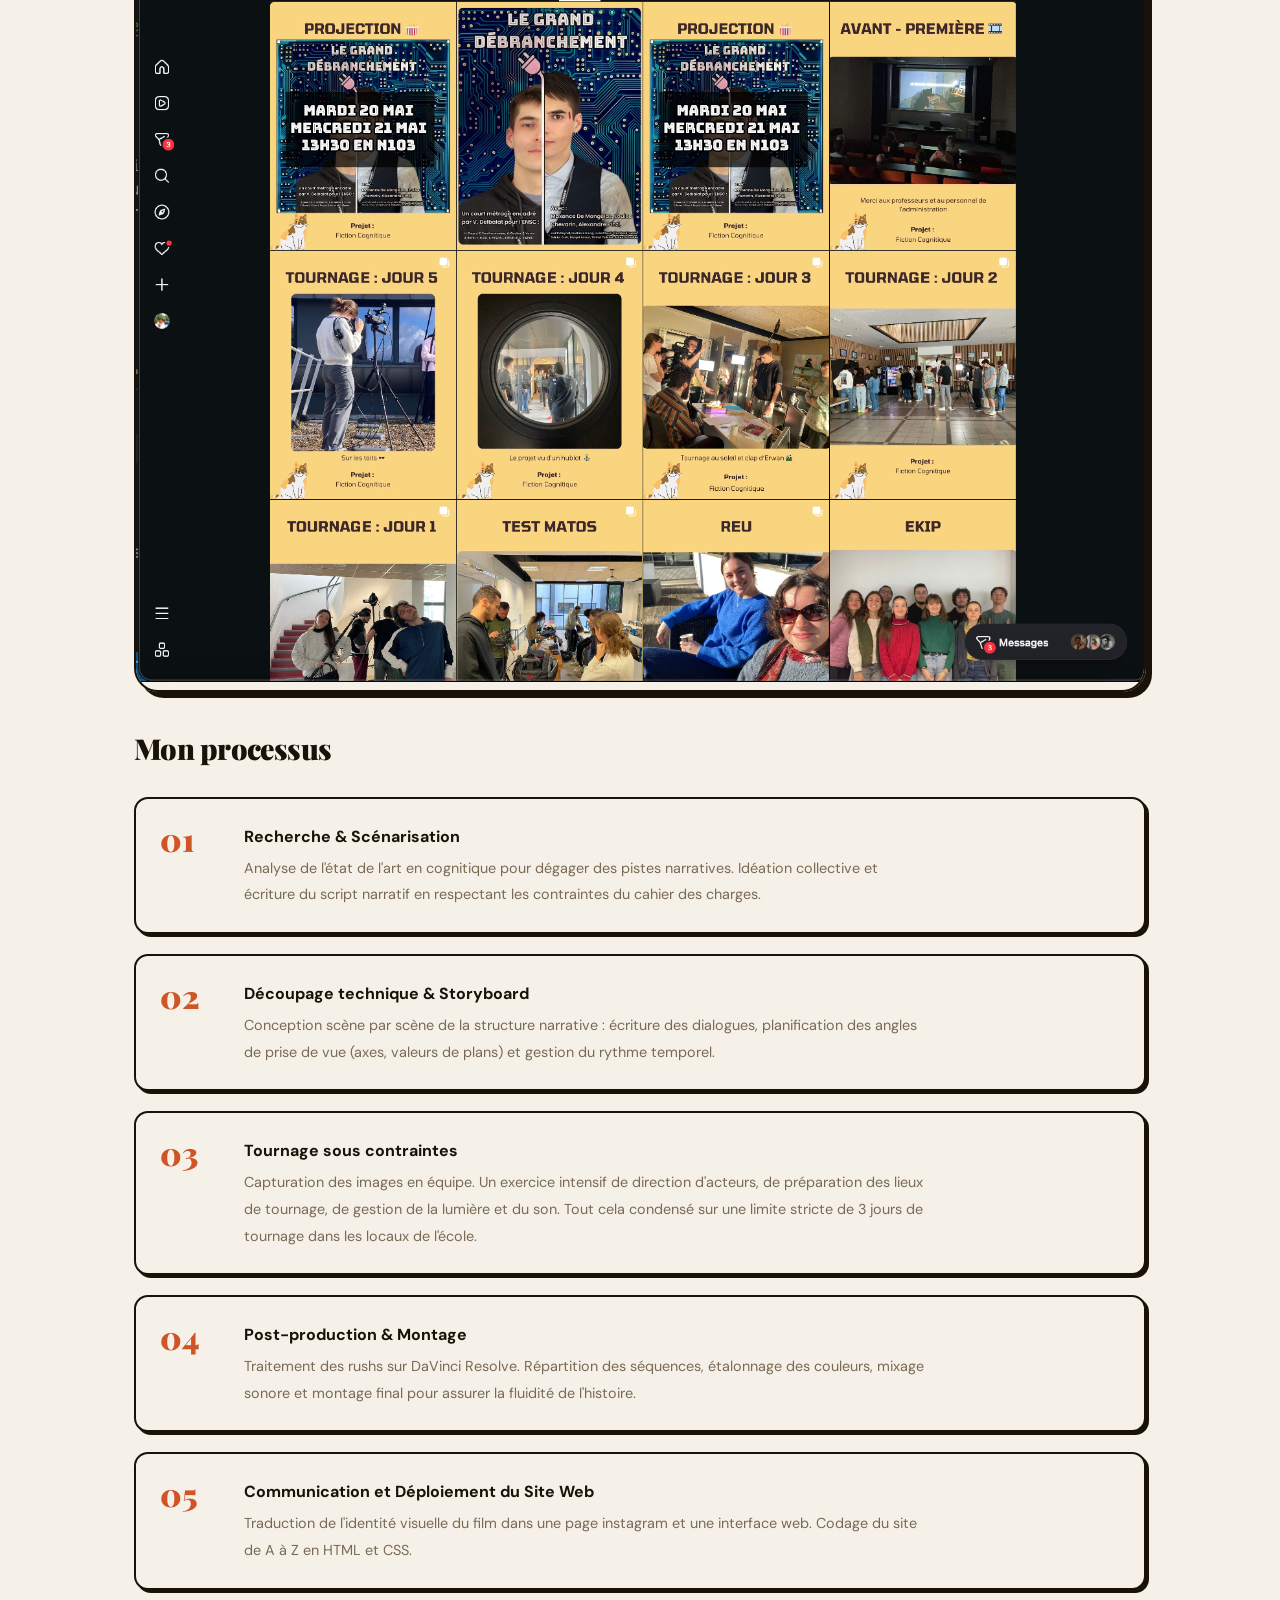
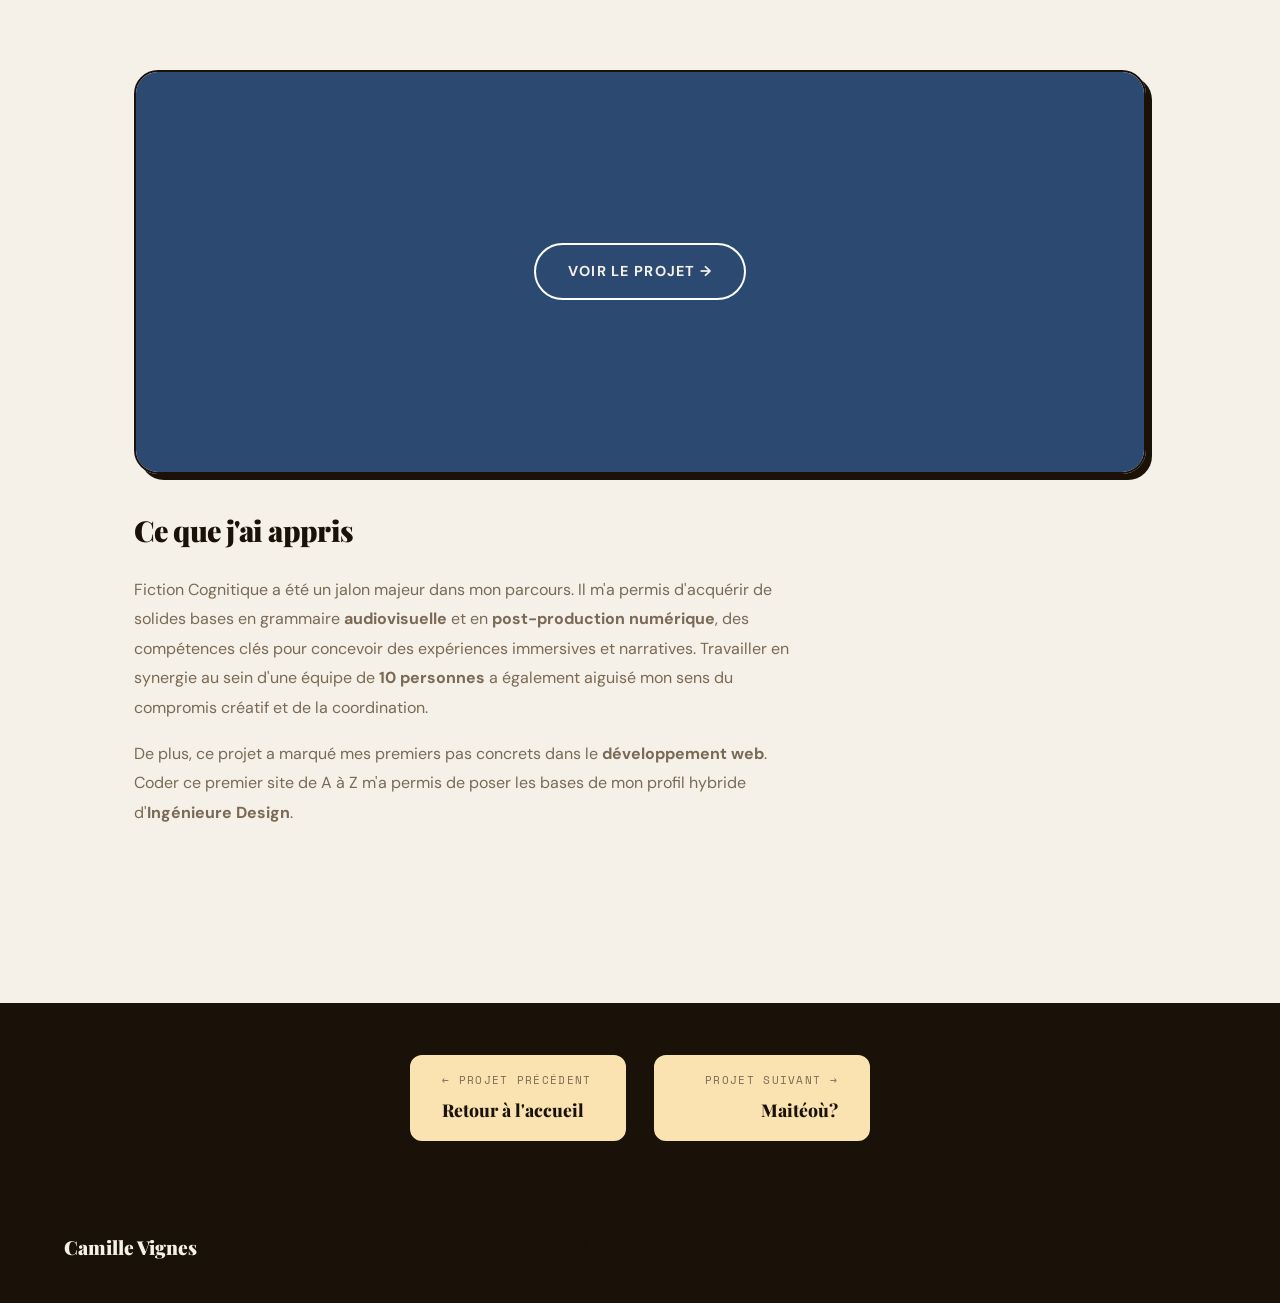
==== commit 60b773c2: "finit" ====
--- a/Pages/projet1.html
+++ b/Pages/projet1.html
@@ -30,13 +30,13 @@
       <h1 class="proj-hero-title">Fiction Cognitique — Court-Métrage & Transmédia</h1>
       <div class="proj-hero-tags">
         <span class="proj-hero-tag-item">Scénarisations</span>
-        <span class="proj-hero-tag-sep">·</span>
+        <span class="proj-hero-tag-sep"><b>-</b></span>
         <span class="proj-hero-tag-item">Production et Post-Production vidéo</span>
-        <span class="proj-hero-tag-sep">·</span>
+        <span class="proj-hero-tag-sep"><b>-</b></span>
         <span class="proj-hero-tag-item">Identité visuelle</span>
-        <span class="proj-hero-tag-sep">·</span>
+        <span class="proj-hero-tag-sep"><b>-</b></span>
         <span class="proj-hero-tag-item">Equipe de 10 personnes</span>
-        <span class="proj-hero-tag-sep">·</span>
+        <span class="proj-hero-tag-sep"><b>-</b></span>
         <span class="proj-hero-tag-item">Intégration HTML/CSS</span>
       </div>
     </div>
--- a/Style/style.css
+++ b/Style/style.css
@@ -1,4 +1,4 @@
-/* ─── RESET & ROOT ─────────────────────────────────────── */
+/* ─── RESET & ROOT ─────────────── */
 *, *::before, *::after { box-sizing: border-box; margin: 0; padding: 0; }
 
 :root {
@@ -196,19 +196,19 @@
 }
 .hero-quote em { color: var(--c-sand); font-style: italic; z-index: 1;}
 
-.hero-tags { display: flex; gap: .6rem; flex-wrap: wrap; z-index: 0; }
+.hero-tags { display: flex; gap: .6rem; flex-wrap: wrap; overflow: visible; position: relative; z-index: 1; }
 .hero-tag {
   font-size: .75rem; font-weight: 700;
   letter-spacing: .06em; text-transform: uppercase;
   padding: .4rem .9rem;
   color: #F5F0E8;
-  z-index: 0;
+  position: relative;
+  z-index: 1;
 }
 
 .hero-tag-sep {
-  color:  #CF5527 !important;
+  color: #CF5527 !important;
   position: relative;
-  font-size: 4rem !important;
   z-index: 1;
 }
 
@@ -330,8 +330,8 @@
   box-shadow: 8px 8px 0 var(--c-ink);
 }
 .cv-text h2 {
-  font-family: var(--font-display);
-  font-size: 2.2rem; font-weight: 900;
+  font-family: var(--font-body);
+  font-size: 1.5rem; font-weight: 900;
   letter-spacing: -.03em; margin-bottom: .75rem;
 }
 .cv-text p { color: var(--c-muted); max-width: 440px; }
--- a/Style/stylePage.css
+++ b/Style/stylePage.css
@@ -41,19 +41,25 @@
     color: var(--c-cream);
     margin-bottom: 1.5rem;
   }
-  .proj-hero-tags { display: flex; gap: .6rem; flex-wrap: wrap; }
+  .proj-hero-tags { 
+    display: flex; 
+    gap: 1.5rem; 
+    flex-wrap: wrap;
+    align-items: center;
+    overflow: visible;
+  }
   .proj-hero-tag-item {
     font-size: .75rem; font-weight: 700;
     letter-spacing: .06em; text-transform: uppercase;
     padding: .4rem .9rem;
     color: #F5F0E8;
-    z-index: 1
+    z-index: 1;
+    position: relative;
   }
   .proj-hero-tag-sep {
-    color:  #CF5527 !important;
+    color: #CF5527 !important;
     position: relative;
-    font-size: 4rem !important;
-    z-index: 1
+    z-index: 1;
   }
 
   /* Infos rapides */
